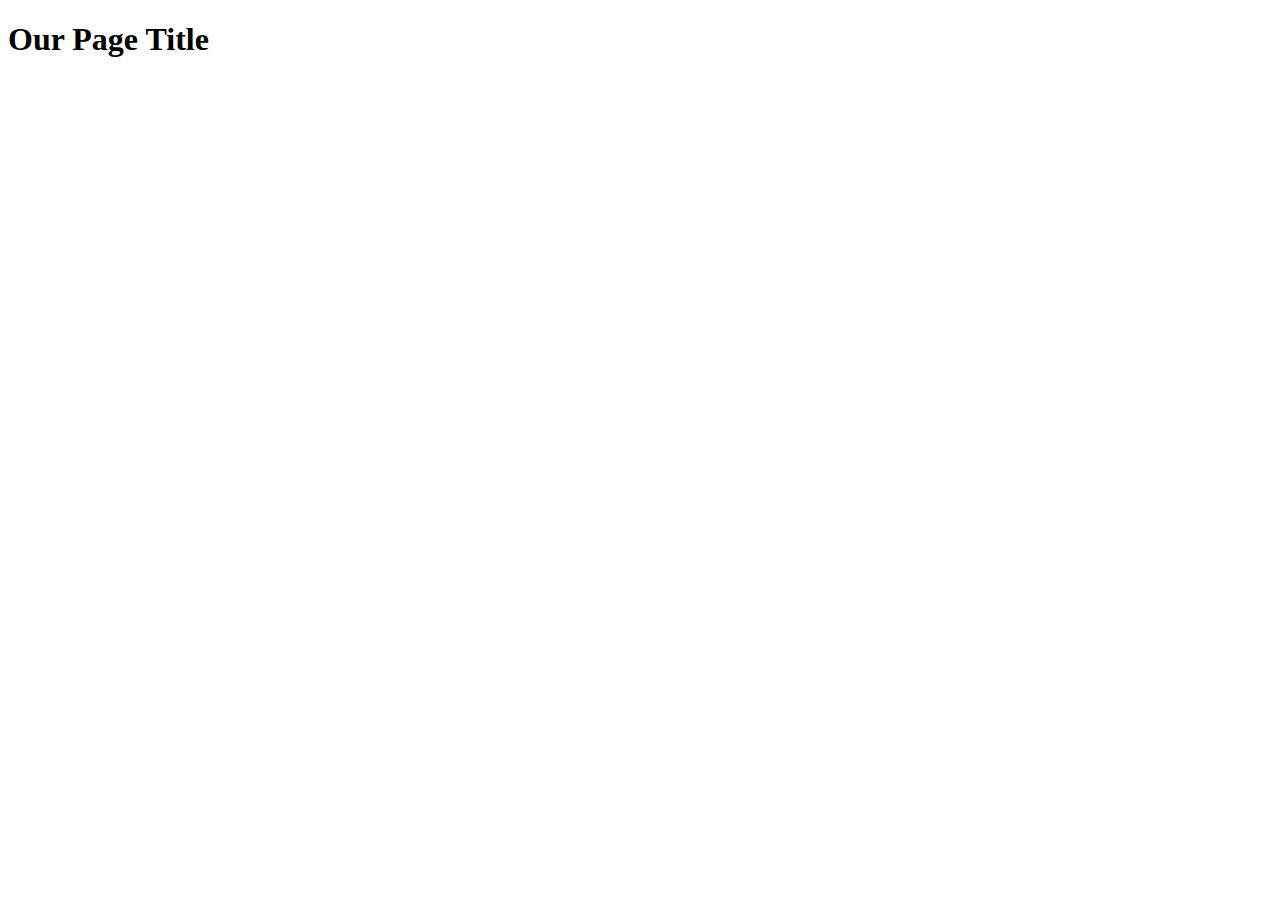
==== baratheon.html @ dab81e20 "added startfiles content to html files" ====
<!DOCTYPE html>
<html lang="en">

	<head>

		<meta charset="utf-8">

		<title></title>

		<link type="text/css" rel="stylesheet" href="styles.css" />

		<meta name="viewport" content="width=device-width, initial-scale=1">

		<!--[if lt IE 9]>
			<script src="js/html5shiv-printshiv.min.js"></script>
		<![endif]-->

	</head>

	<body>
		<h1>Our Page Title</h1>

		<p id="favoriteCar"></p>

	<script src="js/main.js"></script>
	</body>

</html>
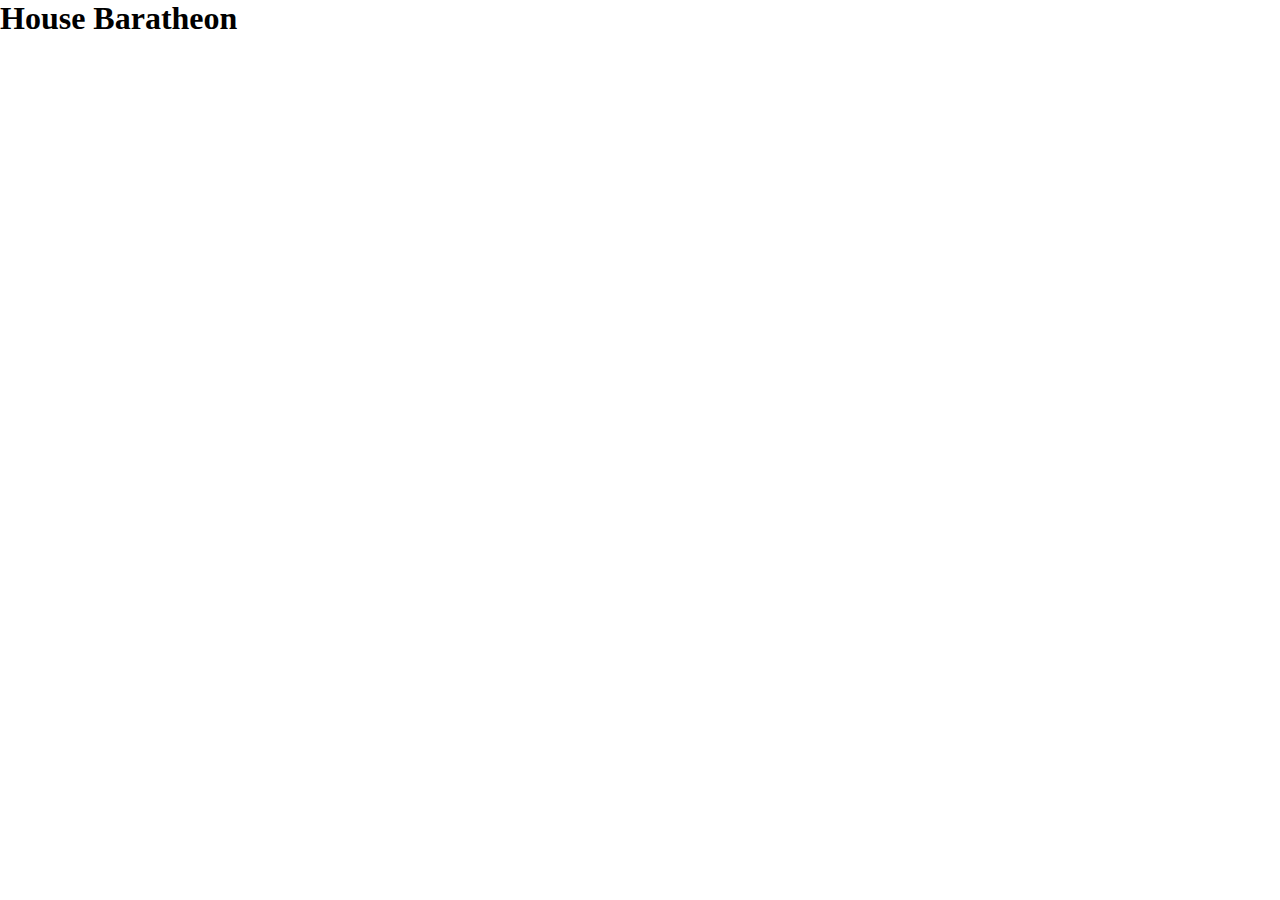
==== commit b94e7fac: "Added images, added content to index and stark html" ====
--- a/baratheon.html
+++ b/baratheon.html
@@ -5,9 +5,9 @@
 
 		<meta charset="utf-8">
 
-		<title></title>
+		<title>House Baratheon</title>
 
-		<link type="text/css" rel="stylesheet" href="styles.css" />
+		<link type="text/css" rel="stylesheet" href="styles/style.css" />
 
 		<meta name="viewport" content="width=device-width, initial-scale=1">
 
@@ -18,11 +18,9 @@
 	</head>
 
 	<body>
-		<h1>Our Page Title</h1>
+		<h1>House Baratheon</h1>
 
-		<p id="favoriteCar"></p>
-
-	<script src="js/main.js"></script>
+	<script src="scripts/main.js"></script>
 	</body>
 
 </html>
--- a/styles/style.css
+++ b/styles/style.css
@@ -0,0 +1,37 @@
+* {
+	margin: 0;
+	padding: 0;
+	border: 0;
+}
+
+article, aside, details, figcaption, figure, footer, header, main, nav, section, summary {
+    display:block;
+}
+
+.container {
+	background-image: url("images/index-background.jpg");
+	width: 100%;
+	margin: 0 auto;
+}
+
+/* ********** NAVIGATION **********/
+nav ul li a img {
+	max-width: 10%;
+}
+
+nav ul li {
+	display: inline;
+}
+/* ********** NAVIGATION **********/
+
+/* ********** START HOME PAGE **********/
+.main-logo {
+	max-width: 50%;
+}
+/* ********** END HOME PAGE ************/
+
+/* ********** START STARK PAGE ************/
+.answer {
+	font-size: 2rem;
+}
+/* ********** END STARK PAGE ************/
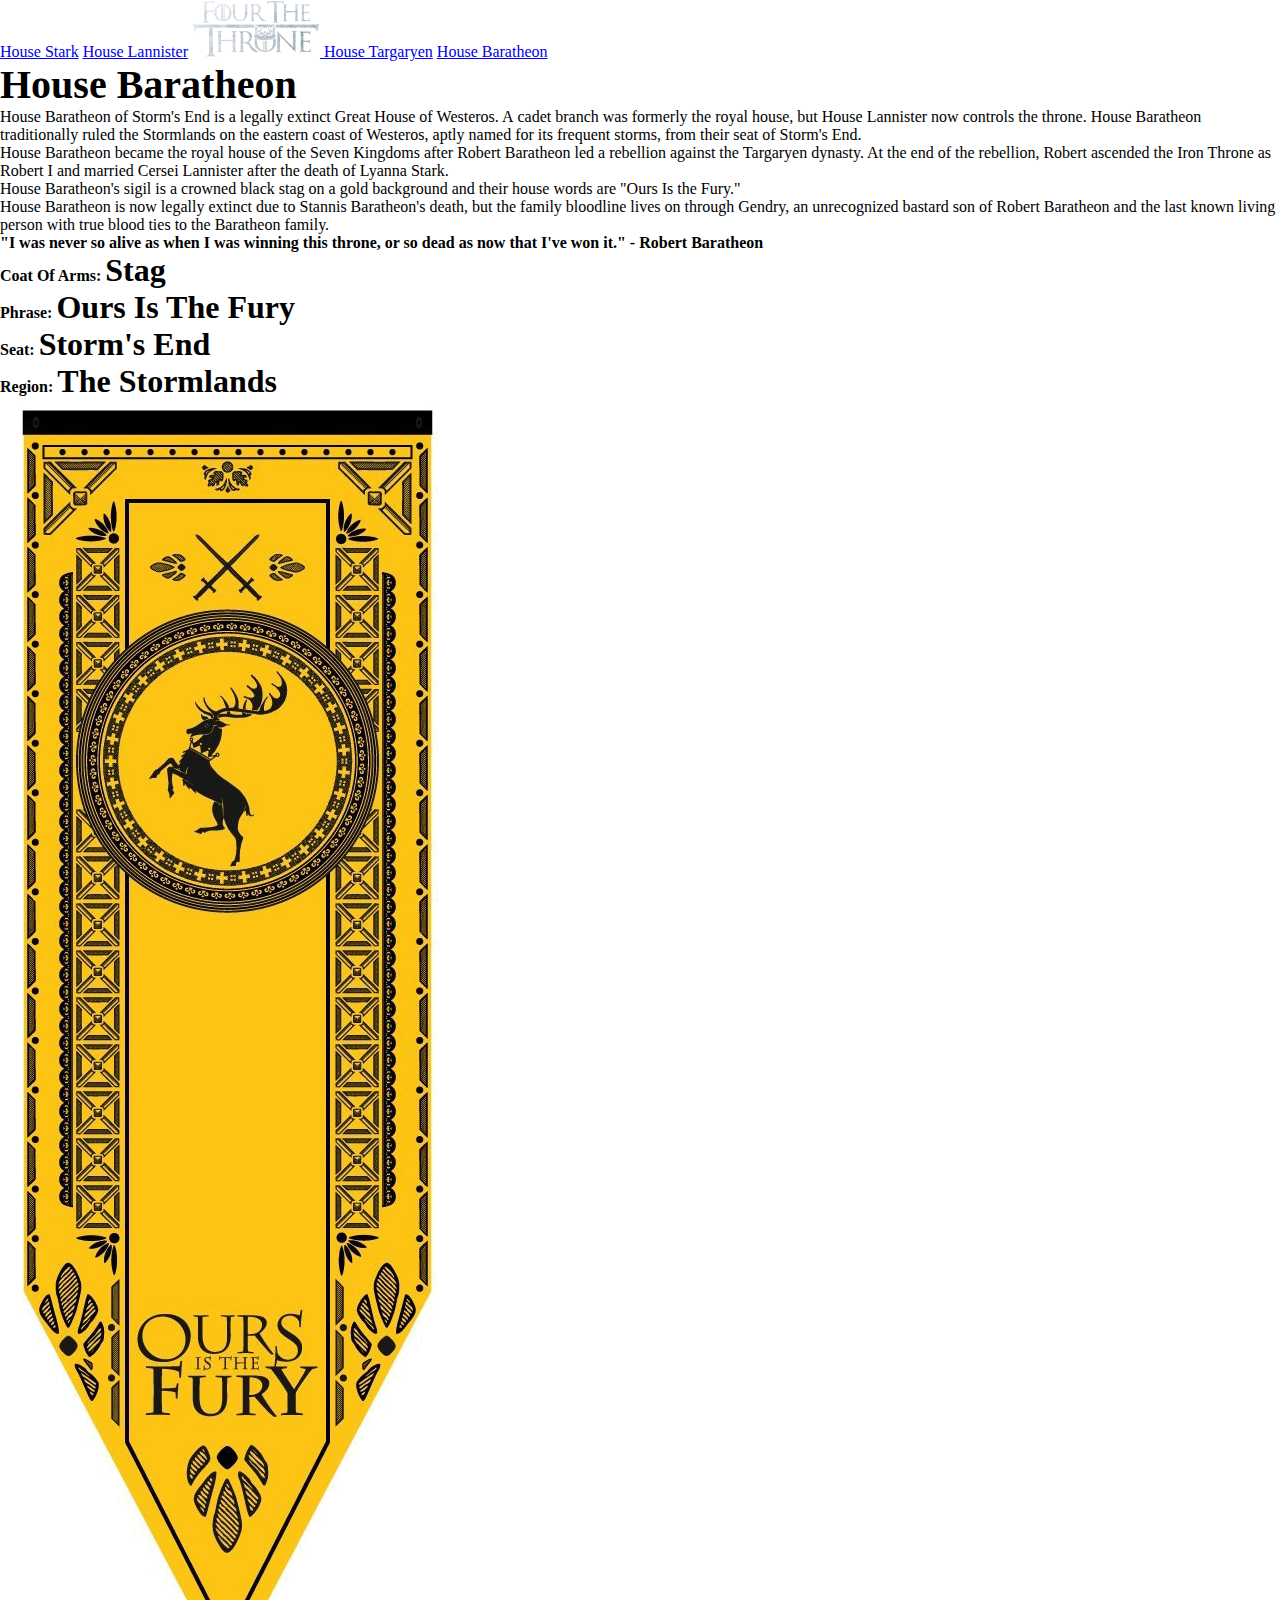
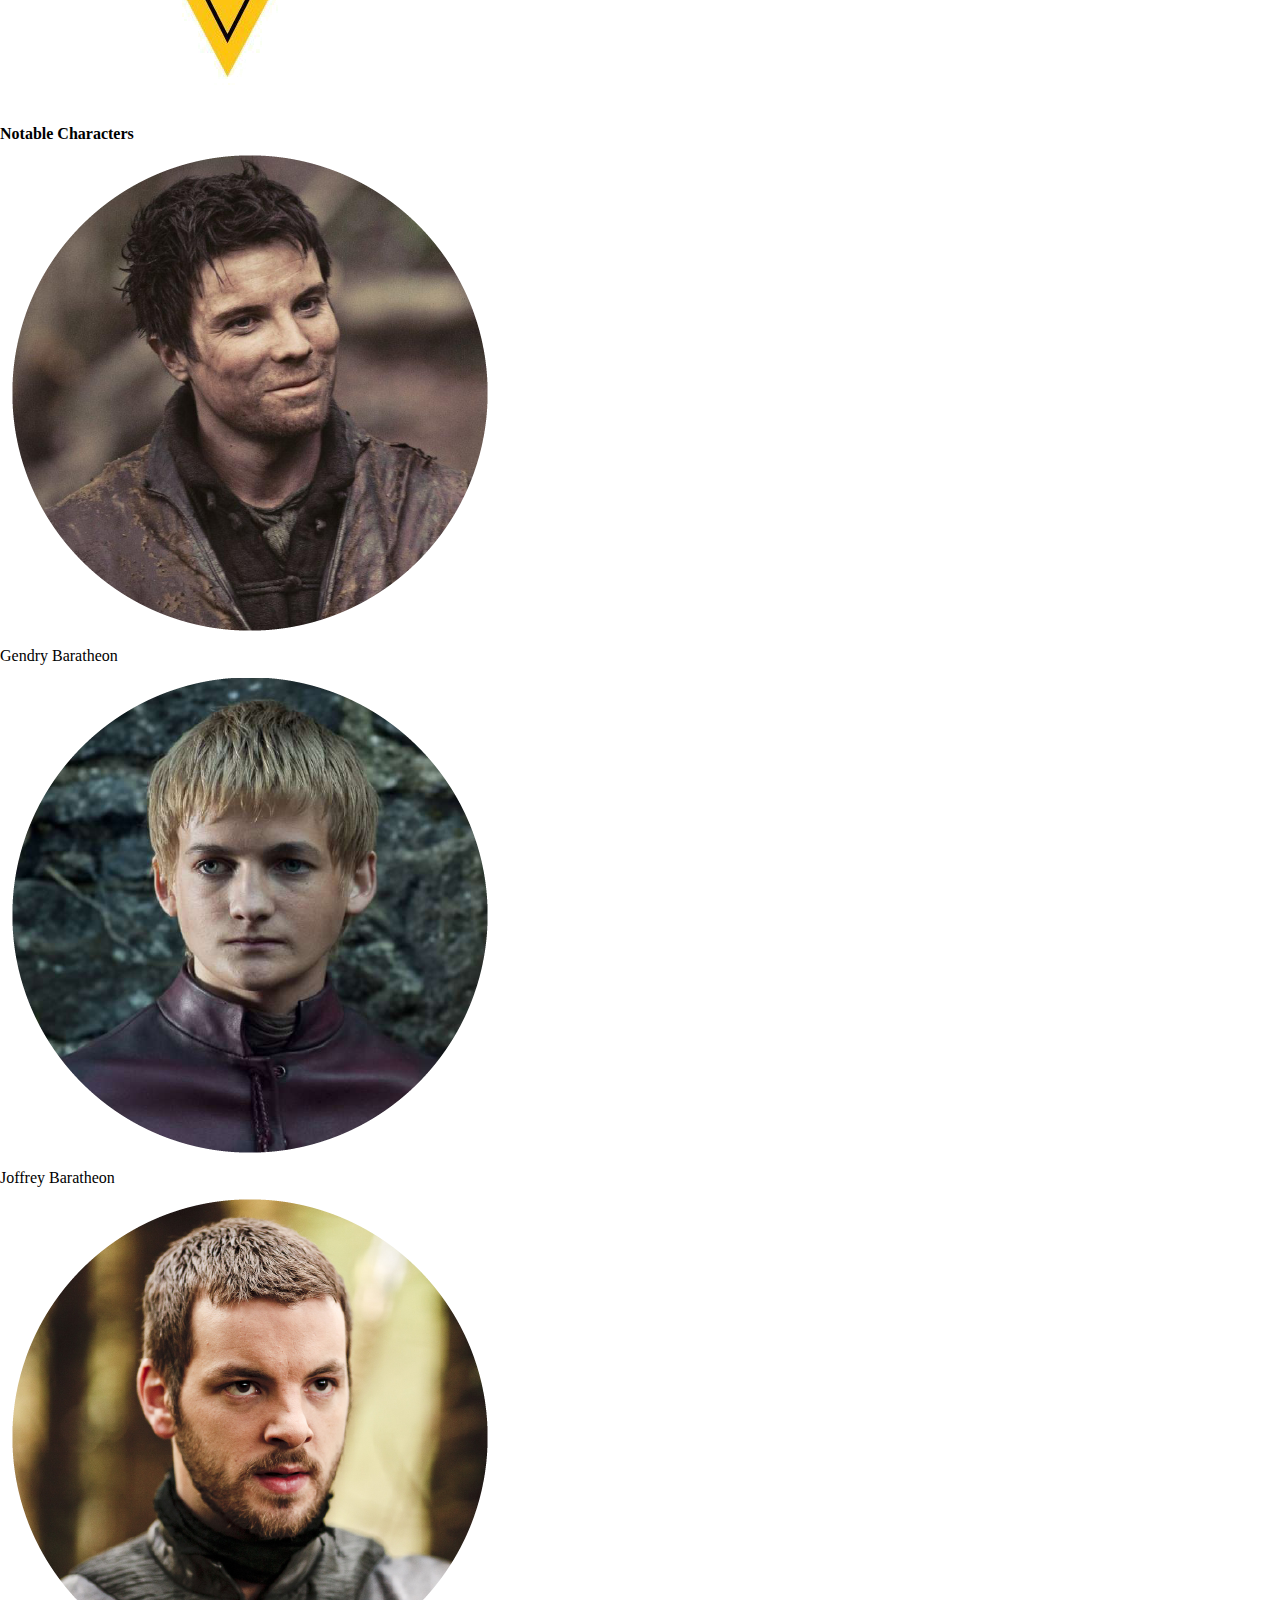
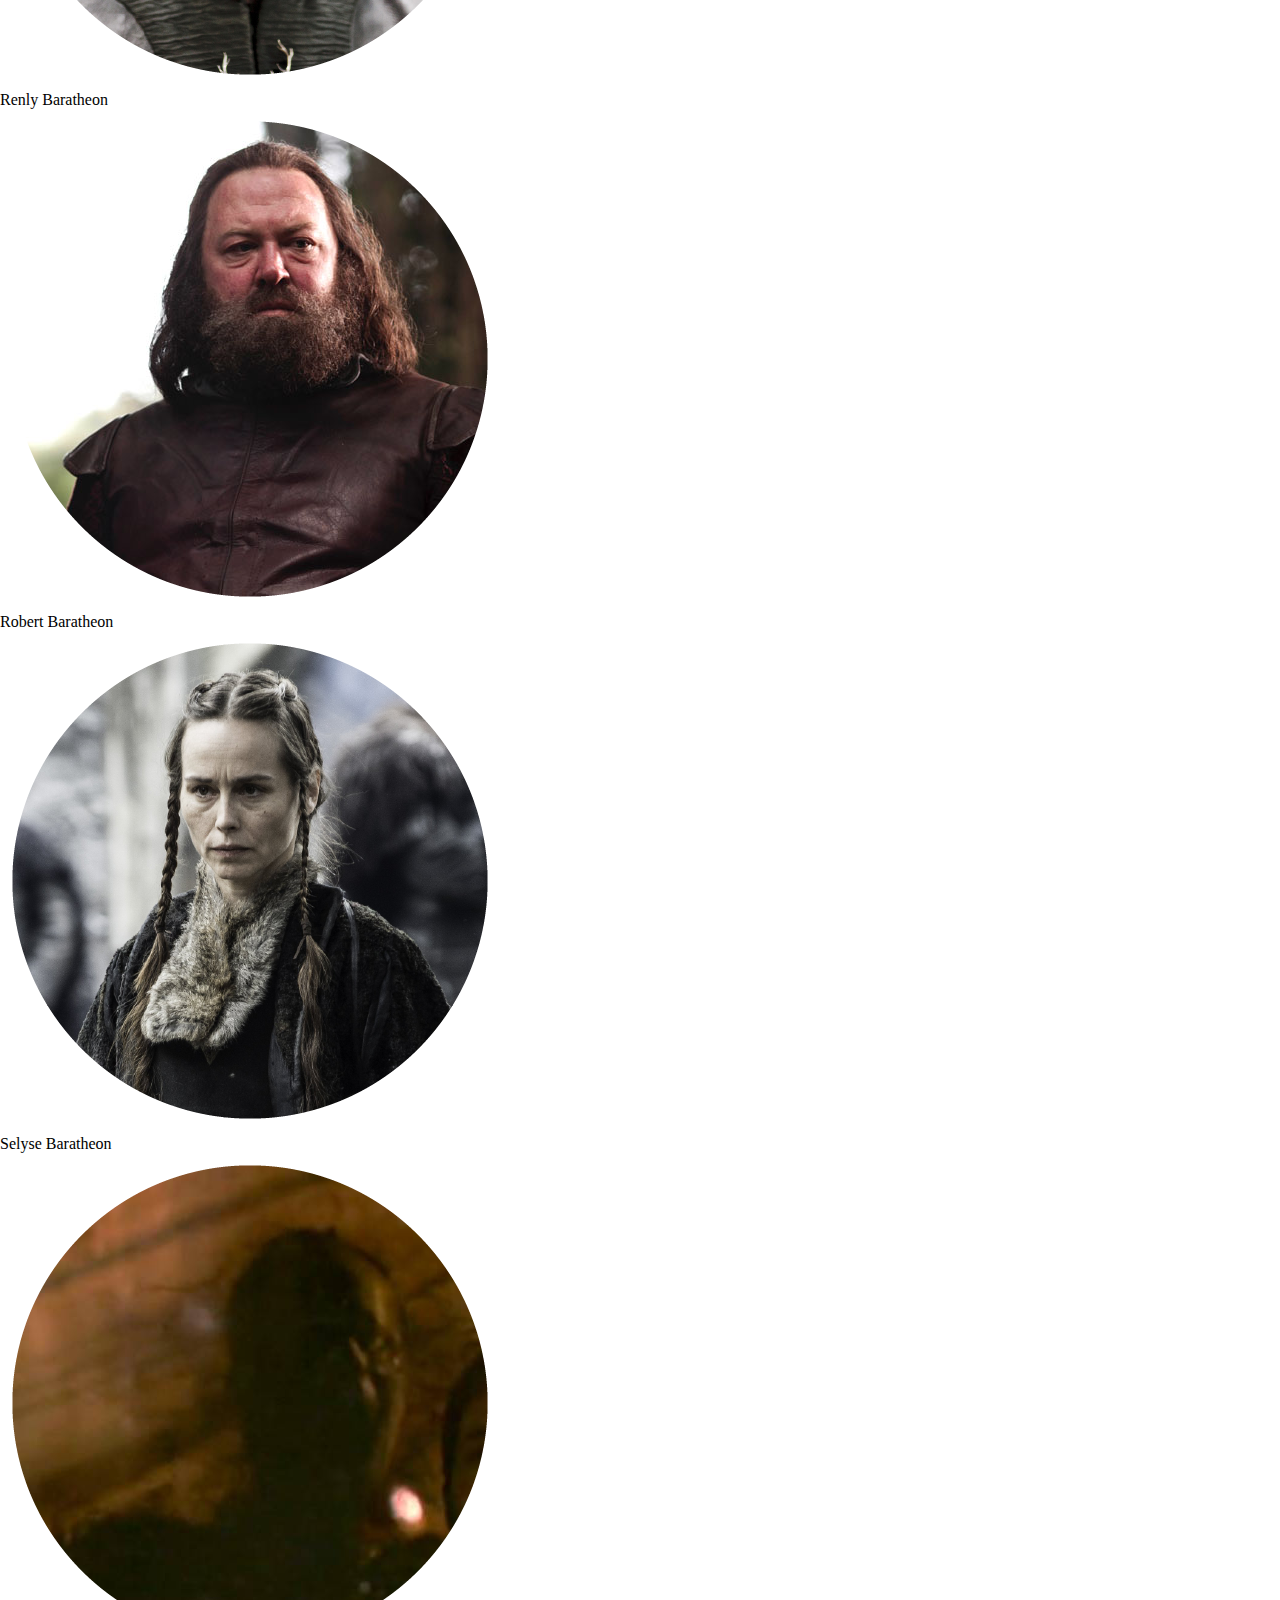
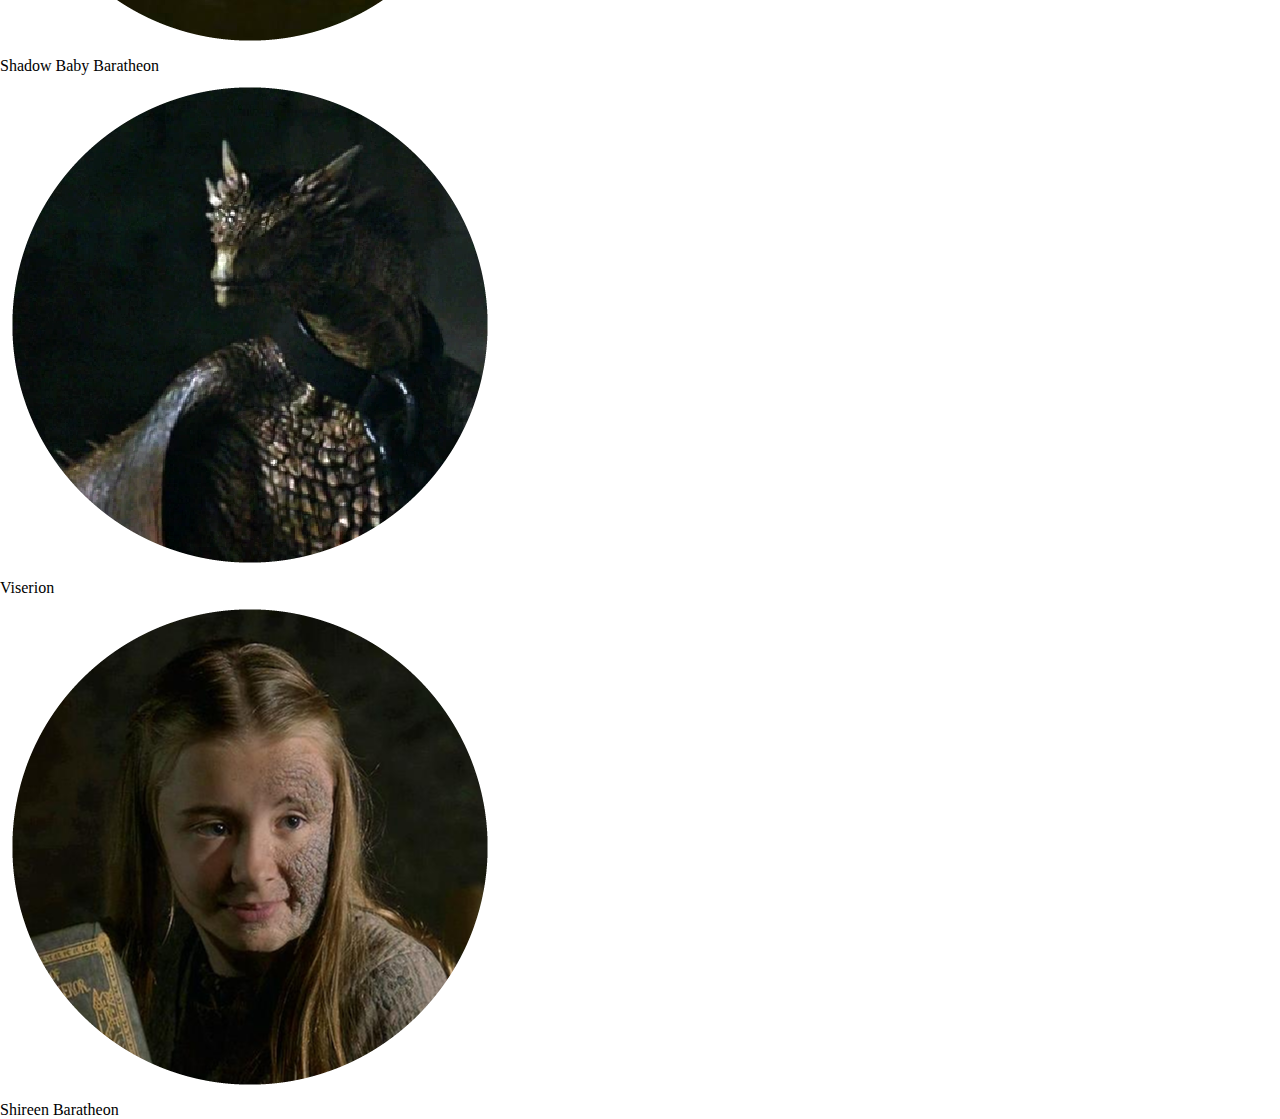
==== commit c3e9f111: "added html to all pages" ====
--- a/baratheon.html
+++ b/baratheon.html
@@ -18,7 +18,85 @@
 	</head>
 
 	<body>
-		<h1>House Baratheon</h1>
+		<div class="container">
+
+			<nav class="menu">
+				<ul>
+					<li><a href="stark.html">House Stark</a></li>
+					<li><a href="lannister.html">House Lannister</a></li>
+					<li><a href="index.html"> <img src="images/logo-white.png" /> </a></li>
+					<li><a href="targaryen.html">House Targaryen</a></li>
+					<li><a href="baratheon.html">House Baratheon</a></li>
+				</ul>
+			</nav>
+
+			<div class="summary">
+				<h1>House Baratheon</h1>
+				<p>House Baratheon of Storm's End is a legally extinct Great House of Westeros. A cadet branch was formerly the royal house, but House Lannister now controls the throne. House Baratheon traditionally ruled the Stormlands on the eastern coast of Westeros, aptly named for its frequent storms, from their seat of Storm's End.</p>
+				<p>House Baratheon became the royal house of the Seven Kingdoms after Robert Baratheon led a rebellion against the Targaryen dynasty. At the end of the rebellion, Robert ascended the Iron Throne as Robert I and married Cersei Lannister after the death of Lyanna Stark.</p>
+				<p>House Baratheon's sigil is a crowned black stag on a gold background and their house words are "Ours Is the Fury."</p>
+				<p>House Baratheon is now legally extinct due to Stannis Baratheon's death, but the family bloodline lives on through Gendry, an unrecognized bastard son of Robert Baratheon and the last known living person with true blood ties to the Baratheon family.</p>
+			</div>
+
+			<div class="quote">
+				<h2>"I was never so alive as when I was winning this throne, or so dead as now that I've won it." - Robert Baratheon</h2>
+			</div>
+
+			<div class="stats">
+				<h2>Coat Of Arms: <span class="answer">Stag</span></h2>
+				<h2>Phrase: <span class="answer">Ours Is The Fury</span></h2>
+				<h2>Seat: <span class="answer">Storm's End</span></h2>
+				<h2>Region: <span class="answer">The Stormlands</span></h2>
+			</div>
+
+			<div class="banner">
+				<img src="images/banner-baratheon.png"/>
+			</div>
+
+			<div class="notable">
+				<h2 class="notable-text">Notable Characters</h2>
+				<figure>
+					<img src="images/characters-baratheon-gendry.png" alt="Gendry Baratheon" title="Gendry Baratheon">
+						<figcaption>Gendry Baratheon</figcaption>
+				</figure>
+
+				<figure>
+					<img src="images/characters-baratheon-joffrey.png" alt="Joffrey Baratheon" title="Joffrey Baratheon">
+						<figcaption>Joffrey Baratheon</figcaption>
+				</figure>
+
+				<figure>
+					<img src="images/characters-baratheon-renly.png" alt="Renly Baratheon" title="Renly Baratheon">
+						<figcaption>Renly Baratheon</figcaption>
+				</figure>
+
+				<figure>
+					<img src="images/characters-baratheon-robert.png" alt="Robert Baratheon" title="Robert Baratheon">
+						<figcaption>Robert Baratheon</figcaption>
+				</figure>
+
+				<figure>
+					<img src="images/characters-baratheon-selyse.png" alt="Selyse Baratheon" title="Selyse Baratheon">
+						<figcaption>Selyse Baratheon</figcaption>
+				</figure>
+
+				<figure>
+					<img src="images/characters-baratheon-shadowbaby.png" alt="Shadow Baby Baratheon" title="Shadow Baby Baratheon">
+						<figcaption>Shadow Baby Baratheon</figcaption>
+				</figure>
+
+				<figure>
+					<img src="images/characters-targaryens-viserion.png" alt="Viserion" title="Viserion">
+						<figcaption>Viserion</figcaption>
+				</figure>
+
+				<figure>
+					<img src="images/characters-baratheon-shireen.png" alt="Shireen Baratheon" title="Shireen Baratheon">
+						<figcaption>Shireen Baratheon</figcaption>
+				</figure>
+			</div>
+
+		</div>
 
 	<script src="scripts/main.js"></script>
 	</body>
--- a/styles/style.css
+++ b/styles/style.css
@@ -8,10 +8,36 @@
     display:block;
 }
 
-.container {
-	background-image: url("images/index-background.jpg");
-	width: 100%;
-	margin: 0 auto;
+@font-face { +
+	font-family: 'Game of Thrones'; +
+	src: url('fonts/game-of-thrones.ttf') format('truetype');
+ +}
+
+@font-face{
+	font-family: "HelveticaNeue";
+	src: url('fonts/HelveticaNeue.ttc') format ('truetype');
+}
+
+h1 {
+	font-family: 'Game of Thrones';
+	font-size: 2.5rem;
+}
+
+h2 {
+	font-family: 'Game of Thrones';
+	font-size: 1rem;
+}
+
+p,
+.answer {
+	font-family: "HelveticaNeue";
+}
+
+body {
+	background-image: url(images/index-background.jpg) cover;
 }
 
 /* ********** NAVIGATION **********/
@@ -30,8 +56,13 @@
 }
 /* ********** END HOME PAGE ************/
 
-/* ********** START STARK PAGE ************/
+/* ********** START STARK PAGE ***********/
 .answer {
 	font-size: 2rem;
 }
+
+/*.notable img {
+	width: 100%;
+	max-width: 20%;
+}
 /* ********** END STARK PAGE ************/
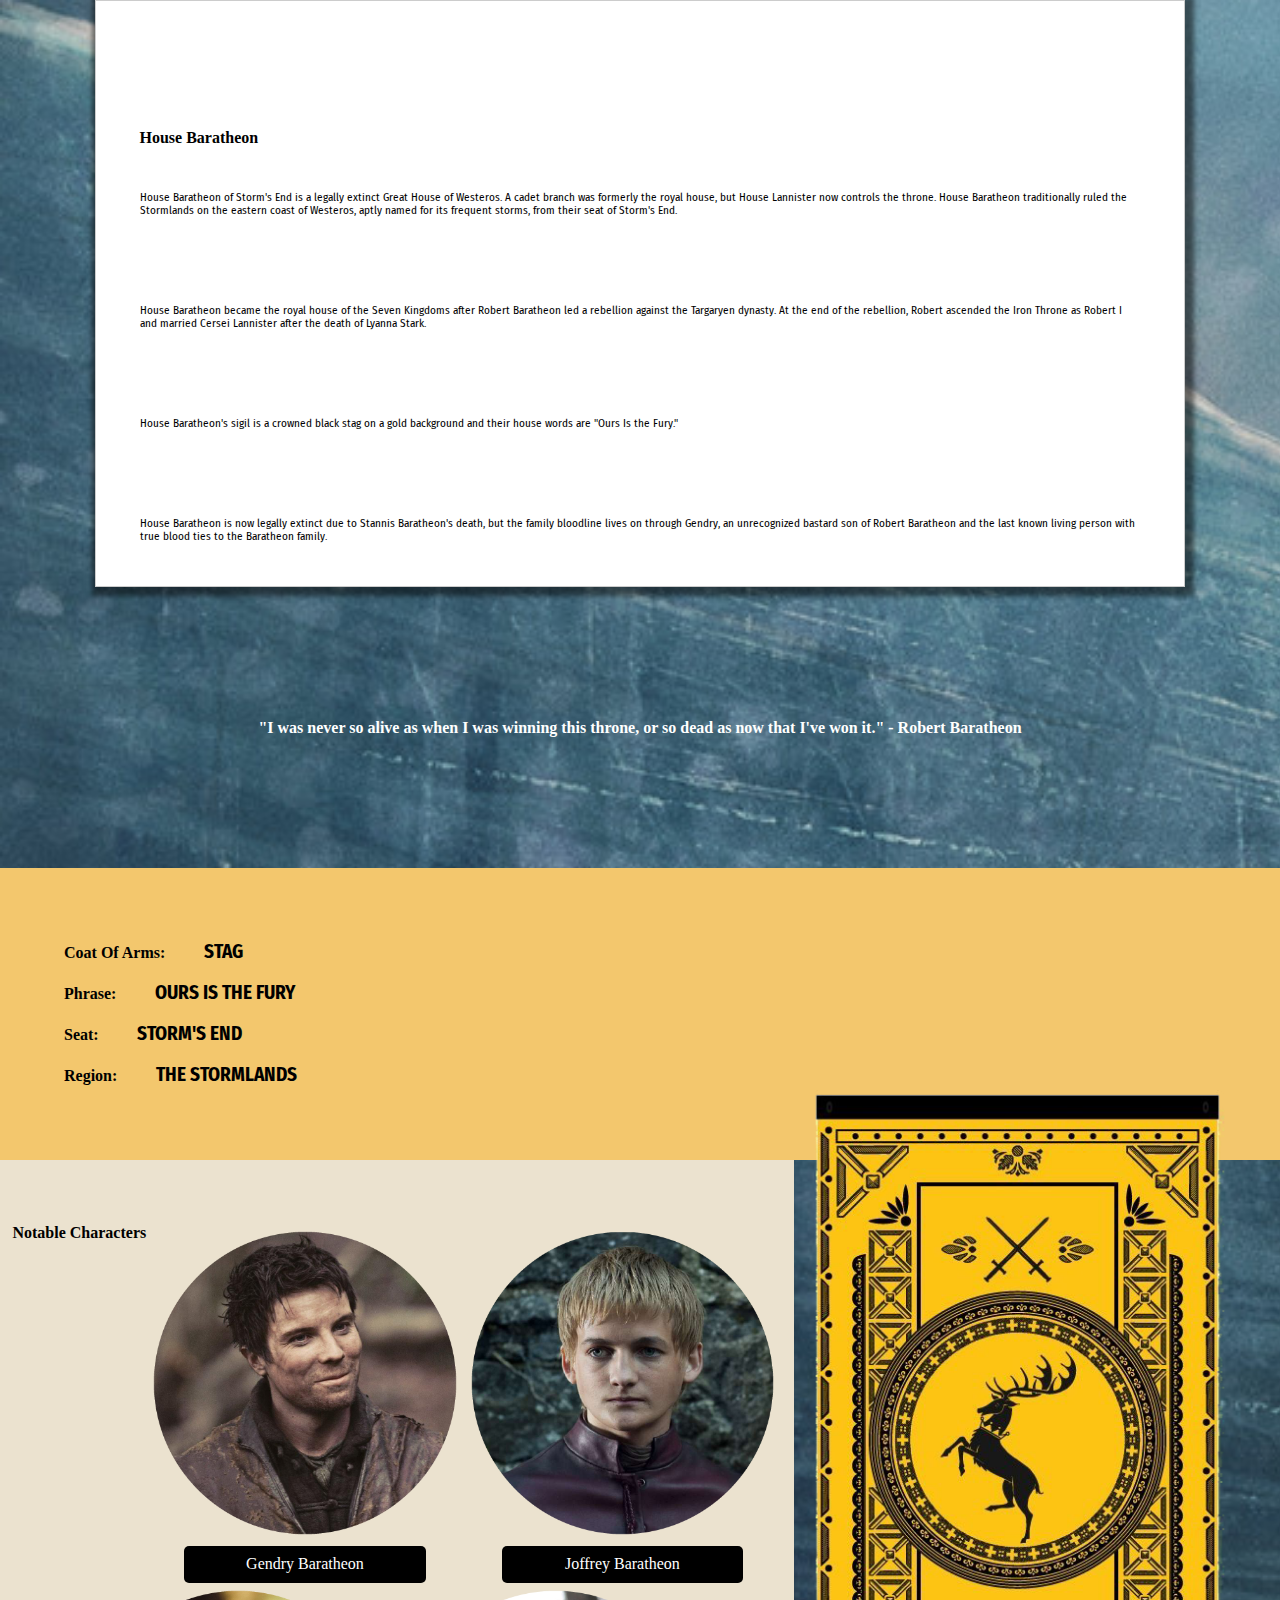
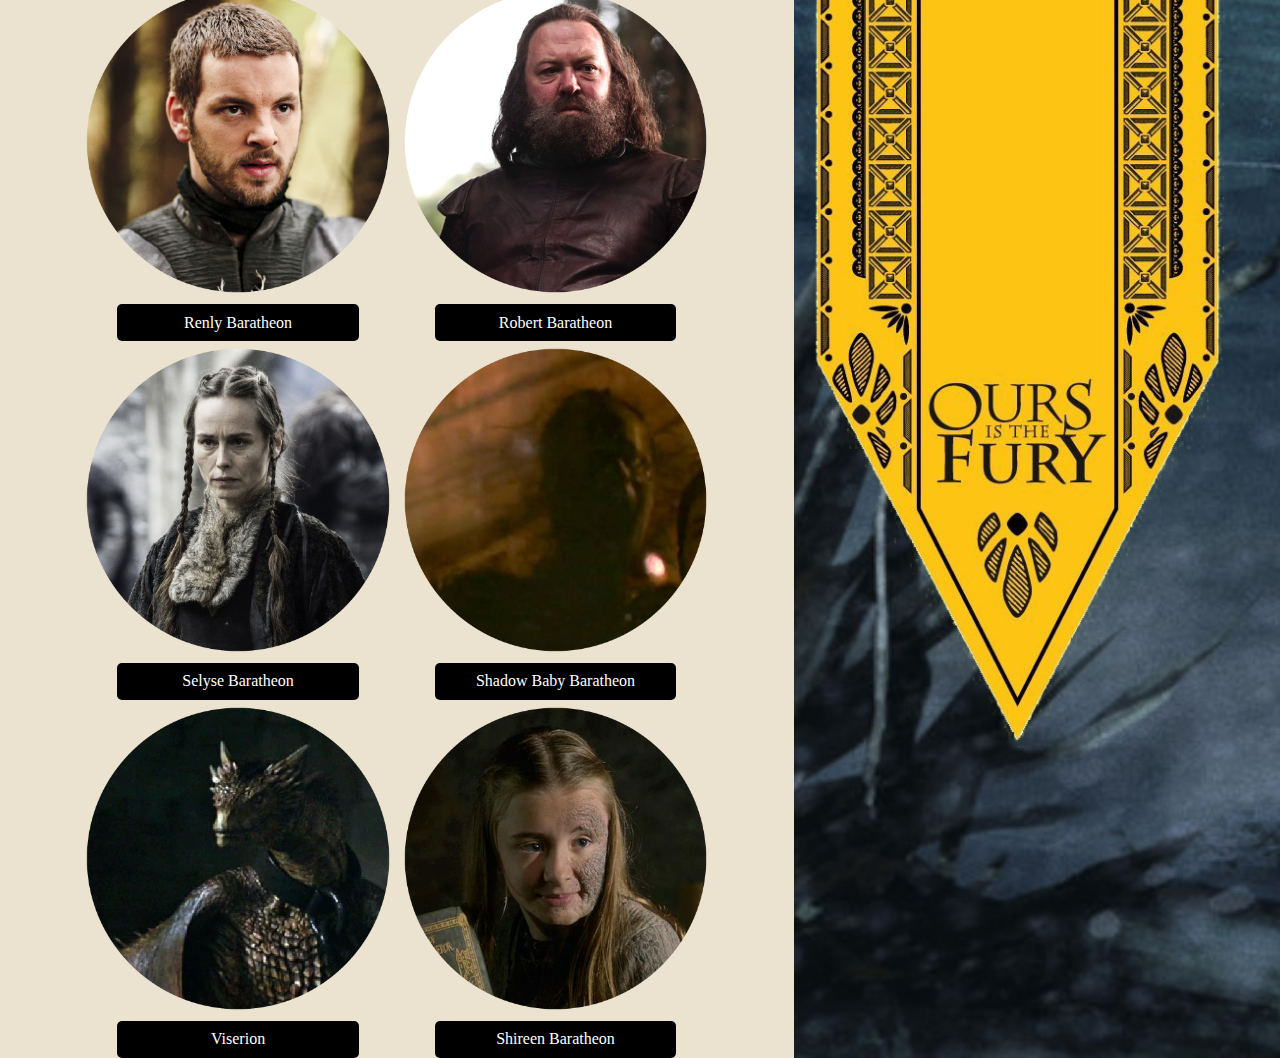
==== commit 41918854: "added hamburger nav to all pages" ====
--- a/baratheon.html
+++ b/baratheon.html
@@ -10,7 +10,8 @@
 		<link type="text/css" rel="stylesheet" href="styles/style.css" />
 
 		<meta name="viewport" content="width=device-width, initial-scale=1">
-
+			<link href="https://fonts.googleapis.com/css?family=Fira+Sans|Fira+Sans+Condensed|Fira+Sans+Extra+Condensed" rel="stylesheet">
+<script src="https://ajax.googleapis.com/ajax/libs/jquery/3.3.1/jquery.min.js"></script>
 		<!--[if lt IE 9]>
 			<script src="js/html5shiv-printshiv.min.js"></script>
 		<![endif]-->
@@ -97,7 +98,7 @@
 			</div>
 
 		</div>
-
+	<script src= "scripts/hamburger.js"></script>
 	<script src="scripts/main.js"></script>
 	</body>
 
--- a/styles/style.css
+++ b/styles/style.css
@@ -1,3 +1,21 @@
+
+/*.**** Color Palette*****.*/
+
+
+/*.**************************.*/
+
+/*.*********Font Info*****************.*
+font-family: 'Fira Sans', sans-serif;
+font-family: 'Fira Sans Condensed', sans-serif;
+font-family: 'Fira Sans Extra Condensed', sans-serif;
+****************************************************.*/
+
+
+
+
+
+
+
 * {
 	margin: 0;
 	padding: 0;
@@ -23,30 +41,89 @@
 
 h1 {
 	font-family: 'Game of Thrones';
-	font-size: 2.5rem;
+	font-size: 1rem;
+	padding-left: 4%;
 }
 
 h2 {
 	font-family: 'Game of Thrones';
 	font-size: 1rem;
-}
-
+
+}
 p,
 .answer {
-	font-family: "HelveticaNeue";
-}
-
+	font-family:'Fira Sans Condensed', sans-serif;
+}
+.stats h2 span{
+	font-size: 1.2rem;
+	text-transform: uppercase;
+	padding-left: 3%;
+}
+.stats{
+	padding:5%;
+	line-height: 40px;
+}
+/*New NAV TEST*/
+
+.topnav {
+  position: relative;
+  background-color:black;
+  overflow: hidden;
+	margin-bottom: 5%;
+	display: none;
+}
+
+/* Style the links inside the navigation bar */
+.topnav a {
+  float: left;
+  color: #f2f2f2;
+  text-align: center;
+  padding: 14px 16px;
+  text-decoration: none;
+  font-size: 17px;
+}
+
+.topnav a:hover {
+  background-color: white;
+  color:#9D8D7F ;
+}
+
+.topnav a.active {
+  background-color:grey;
+  color: white;
+}
+.topnav-centered a {
+  float: none;
+  position: absolute;
+  top: 50%;
+  left: 50%;
+  transform: translate(-50%, -50%);
+}
+
+.topnav-right {
+  float: right;
+}
 body {
-	background-image: url(images/index-background.jpg) cover;
-}
-
-/* ********** NAVIGATION **********/
+  background-image: url("../images/index-background.jpg");
+  background-size: cover;
+  background-repeat: repeat;
+}
+
+
+/*.******************END NAV NEW*****.*******/
+/* ********** OLD NAVIGATION **********
+nav{
+	background: black;
+}
 nav ul li a img {
 	max-width: 10%;
 }
 
 nav ul li {
 	display: inline;
+}
+nav ul {
+font-family: "HelveticaNeue";
 }
 /* ********** NAVIGATION **********/
 
@@ -54,15 +131,203 @@
 .main-logo {
 	max-width: 50%;
 }
+
 /* ********** END HOME PAGE ************/
 
-/* ********** START STARK PAGE ***********/
+
+
+
+
+
+
+
+/* ********** START LANNISTER PAGE ***********/
 .answer {
 	font-size: 2rem;
 }
+.summary{
+	padding-top: 10%;
+	background: white;
+  -moz-box-shadow:    3px 3px 5px 6px rgba(0, 0, 0, .5);
+  -webkit-box-shadow: 3px 3px 5px 6px rgba(0, 0, 0, .5);
+  box-shadow:         3px 3px 5px 6px rgba(0, 0, 0, .5);
+margin: 0 auto;
+width: 85%;
+border: solid #ccc .5px;
+}
+.summary p{
+	padding: 4%;
+	font-size: .7rem;
+}
+.quote{
+	line-height: 25px;
+	margin: 10%;
+	color: white;
+	text-align: center;
+	font-size: .8rem;
+}
+.stats{
+	background: #F3C76D;
+}
+.banner img{
+	width: 35%;
+	float:right;
+	margin-top: -75px;
+	padding-right: 3%;
+}
+.notable{
+	background: #EBE2CF;
+	padding-top: 5%;
+display:flex;
+flex-wrap: wrap;
+justify-content: center;
+
+}
+.notable figure{
+	width: 40%;
+
+}
+.notable img{
+max-width:100%;
+
+}
+
+.notable figcaption{
+	background: black;
+	color: white;
+	width:70%;
+	text-align: center;
+	padding:3%;
+	margin: 0 auto;
+	border-radius: 5px;
+}
+.notable-text{
+	text-align: center;
+	padding-bottom: 3%;
+}
+
+
+
+/*.****HAMBURGER MENU******.*/
+.hamburger{
+	background:none;
+	position:absolute;
+	top:2px;
+	right:0 ;
+
+	line-height:45px;
+	padding:5px 15px 0px 15px;
+	color:#9D8D7F;
+	border:0;
+	font-size:1.4em;
+	font-weight:bold;
+	cursor:pointer;
+	outline:none;
+	z-index:10000000000000;
+}
+.cross{
+	background:none;
+	position:absolute;
+	top:0px;
+	right:0;
+	padding:7px 15px 0px 15px;
+	color:#9D8D7F;
+	border:0;
+	font-size:3em;
+	line-height:65px;
+	font-weight:bold;
+	cursor:pointer;
+	outline:none;
+	z-index:10000000000000;
+}
+.menu{z-index:1000000; font-weight:bold; font-size:0.8em; width:100%; background:#000;  position:absolute; text-align:center; font-size:12px;}
+.menu ul {margin: 0; padding: 0; list-style-type: none; list-style-image: none;}
+.menu li {display: block;   padding:15px 0 15px 0; border-bottom:#000 1px solid; font-size: 1rem;}
+.menu li:hover{display: block;    background:white; padding:15px 0 15px 0; border-bottom:#000 1px solid;}
+.menu ul li a { text-decoration:none;  margin: 0px; color:white;}
+.menu ul li a:hover {  color: white; text-decoration:none;}
+.menu a{text-decoration:none; color:white;}
+.menu a:hover{text-decoration:none; color:white;}
+/*.*************HAMBURGER ENDS**************.*/
+
+
+
+
+
+
+
+
+
+
+
+
+
+
+
+
+
+
+
+
+
+
+
 
 /*.notable img {
 	width: 100%;
 	max-width: 20%;
 }
 /* ********** END STARK PAGE ************/
+
+
+
+
+
+
+
+
+
+
+
+
+
+
+
+/* ********** MEDIA QUERIES ************/
+
+
+
+
+
+
+
+
+
+
+
+
+
+
+
+
+/*.***********END MAIN STYLES*****************.*/
+
+/*.***********START MEDIA QUERIES*****************.*/
+
+
+
+
+/*.***********START 600PX  MEDIA QUERIES*****************.*/
+@media screen and (max-width: 600px) {
+  .topnav a, .topnav-right {
+    float: none;
+    display: block;
+  }
+
+  .topnav-centered a {
+    position: relative;
+    top: 0;
+    left: 0;
+    transform: none;
+  }
+}
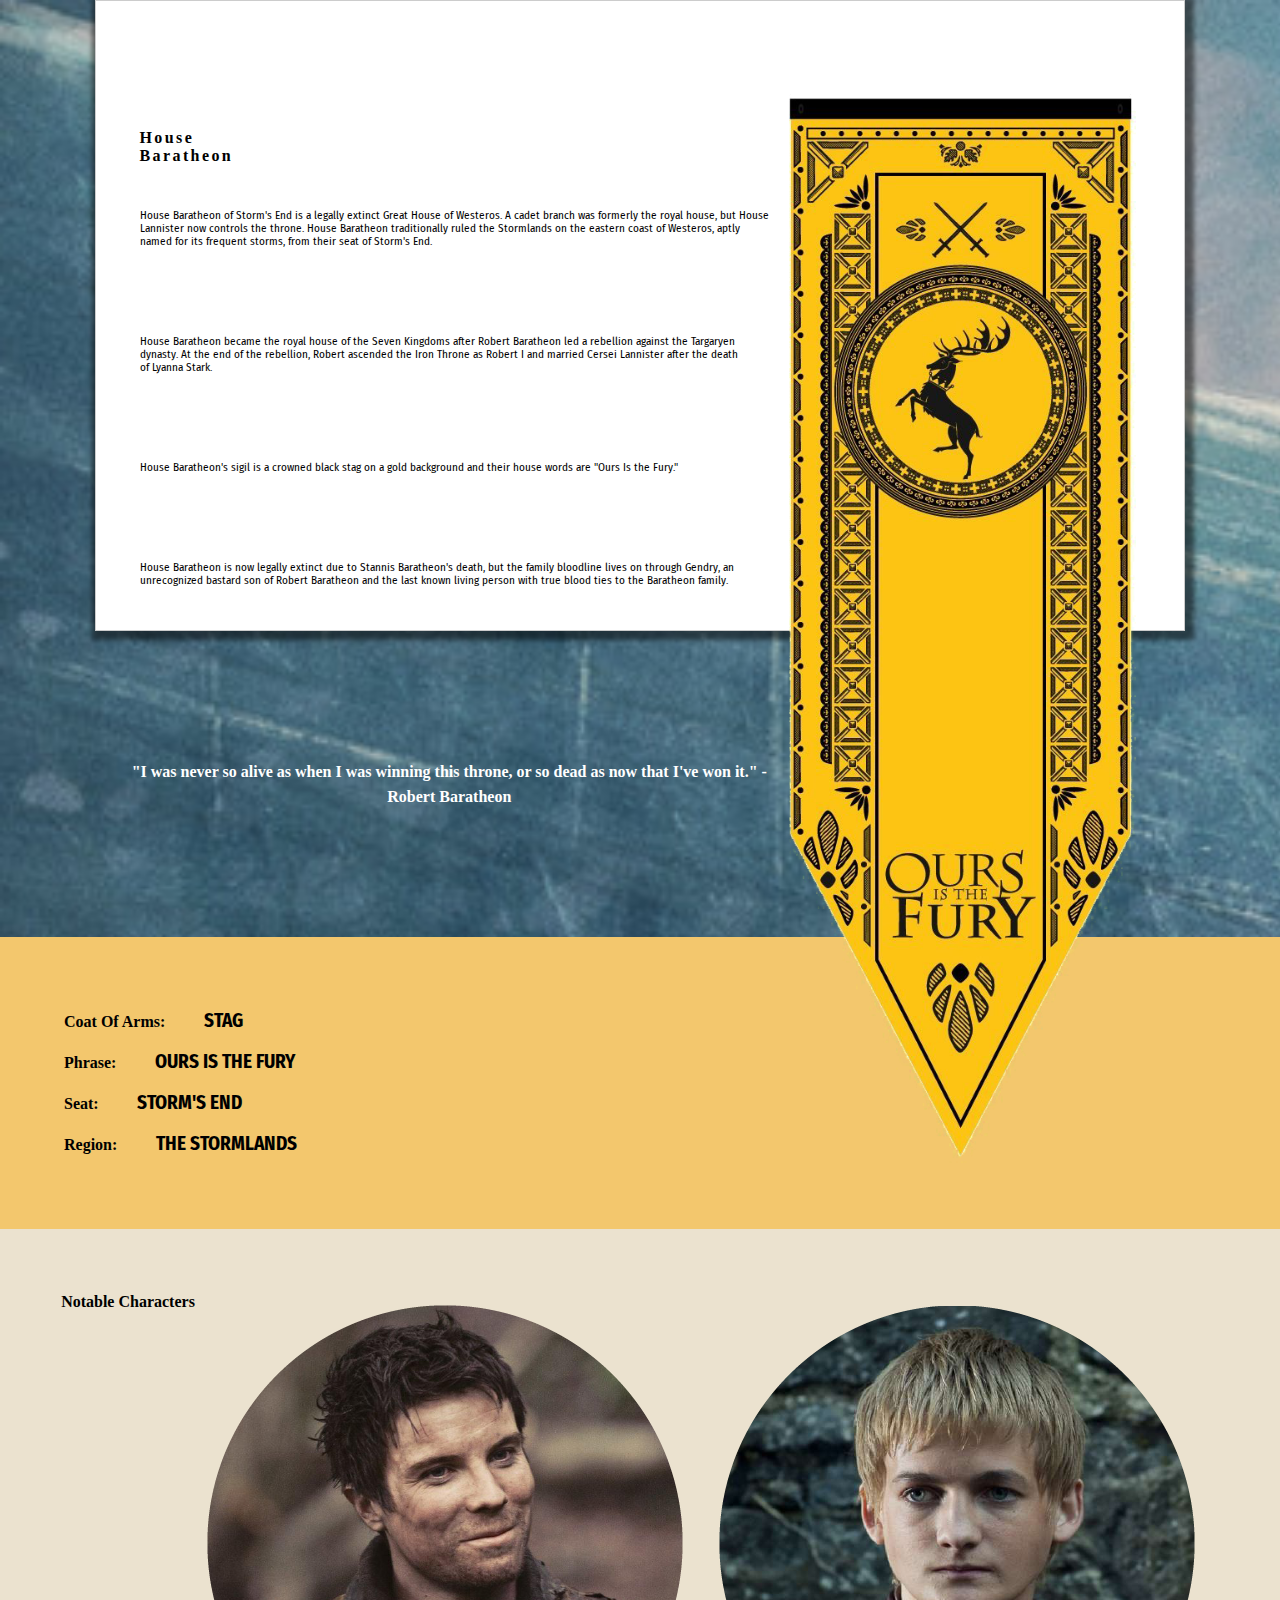
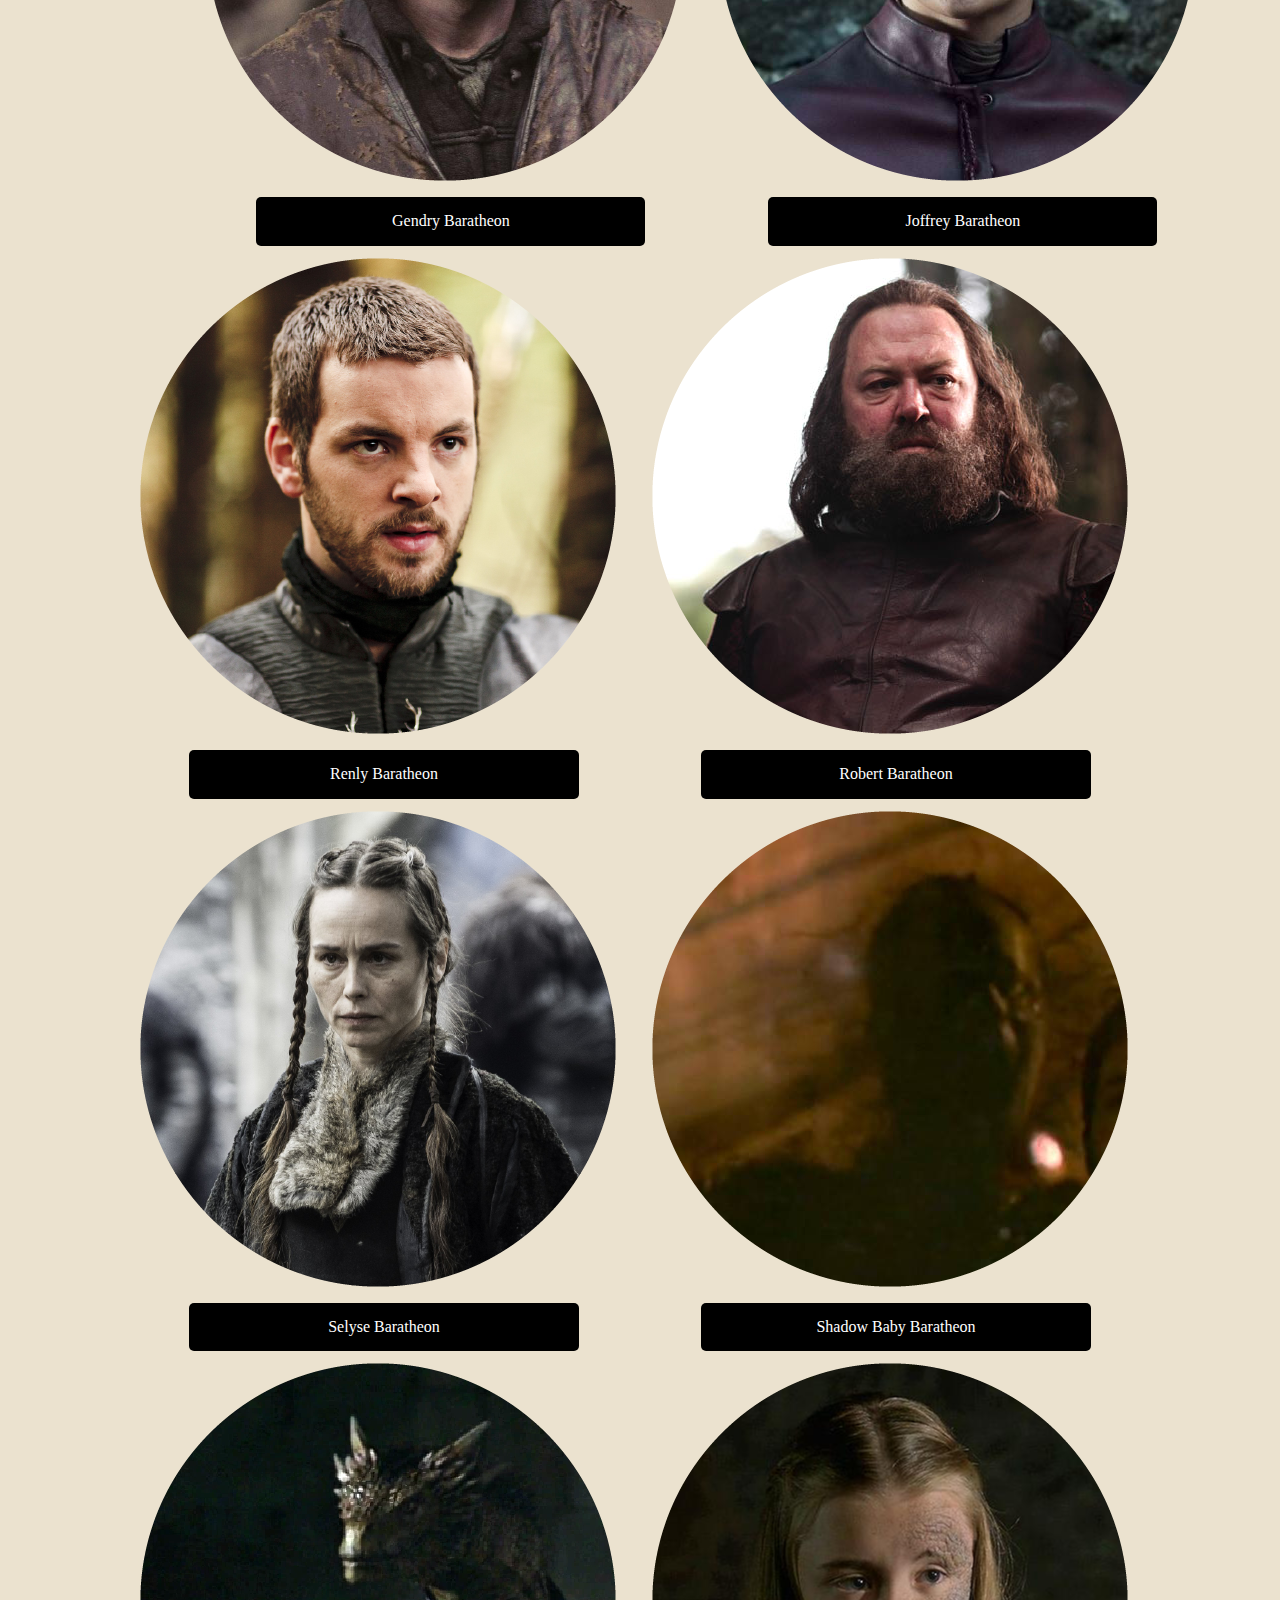
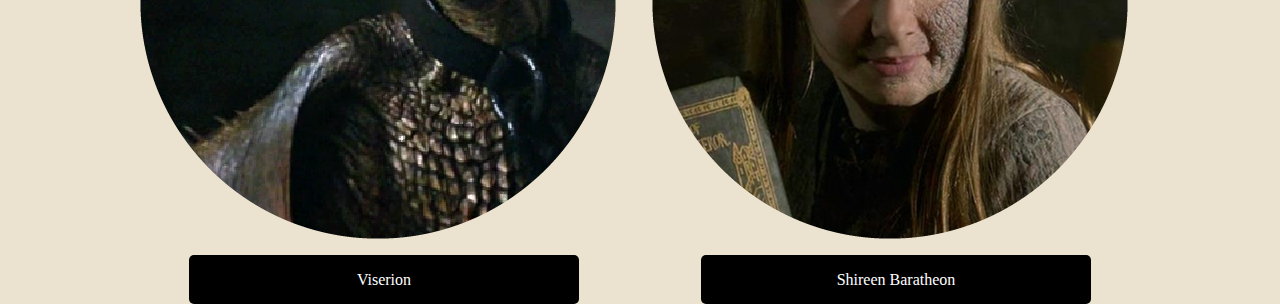
==== commit 7a0b0d56: "added animation typewriter and jquery clock" ====
--- a/baratheon.html
+++ b/baratheon.html
@@ -19,20 +19,27 @@
 	</head>
 
 	<body>
+		<button class="hamburger">&#9776;</button>
+			<button class="cross">&#735;</button>
 		<div class="container">
 
 			<nav class="menu">
 				<ul>
 					<li><a href="stark.html">House Stark</a></li>
 					<li><a href="lannister.html">House Lannister</a></li>
-					<li><a href="index.html"> <img src="images/logo-white.png" /> </a></li>
+					<li><a href="index.html">Home</a></li>
 					<li><a href="targaryen.html">House Targaryen</a></li>
 					<li><a href="baratheon.html">House Baratheon</a></li>
 				</ul>
 			</nav>
 
 			<div class="summary">
-				<h1>House Baratheon</h1>
+				<div class="typewriter">
+				<h1>House</br>Baratheon</h1>
+			</div>
+				<div class="banner">
+					<img src="images/banner-baratheon.png"/>
+				</div>
 				<p>House Baratheon of Storm's End is a legally extinct Great House of Westeros. A cadet branch was formerly the royal house, but House Lannister now controls the throne. House Baratheon traditionally ruled the Stormlands on the eastern coast of Westeros, aptly named for its frequent storms, from their seat of Storm's End.</p>
 				<p>House Baratheon became the royal house of the Seven Kingdoms after Robert Baratheon led a rebellion against the Targaryen dynasty. At the end of the rebellion, Robert ascended the Iron Throne as Robert I and married Cersei Lannister after the death of Lyanna Stark.</p>
 				<p>House Baratheon's sigil is a crowned black stag on a gold background and their house words are "Ours Is the Fury."</p>
@@ -50,9 +57,7 @@
 				<h2>Region: <span class="answer">The Stormlands</span></h2>
 			</div>
 
-			<div class="banner">
-				<img src="images/banner-baratheon.png"/>
-			</div>
+<div class="hover15 column">
 
 			<div class="notable">
 				<h2 class="notable-text">Notable Characters</h2>
@@ -96,8 +101,9 @@
 						<figcaption>Shireen Baratheon</figcaption>
 				</figure>
 			</div>
+</div>
+		</div>
 
-		</div>
 	<script src= "scripts/hamburger.js"></script>
 	<script src="scripts/main.js"></script>
 	</body>
--- a/styles/style.css
+++ b/styles/style.css
@@ -106,7 +106,6 @@
 body {
   background-image: url("../images/index-background.jpg");
   background-size: cover;
-  background-repeat: repeat;
 }
 
 
@@ -129,15 +128,317 @@
 
 /* ********** START HOME PAGE **********/
 .main-logo {
-	max-width: 50%;
+	max-width: 100%;
+	position: relative;
+	margin-top: 100px;
 }
 
 /* ********** END HOME PAGE ************/
 
-
-
-
-
+h3 {
+	position: relative;
+	top:100px;
+  margin: 0 10px;
+  font-size: .8rem;
+  font-weight: bold;
+  text-shadow: 0 0 2px #fff;
+	color: white;
+	font-family: 'Game of Thrones'
+}
+.clearfix {
+    clear: both;
+}
+#page {
+    margin: 0 auto;
+    width: 600px;
+}
+#container {
+	position: relative;
+	top: 100px;
+    opacity: .9;
+}
+#usage li {
+    position: relative;
+    margin: 5px 0;
+    padding: 10px;
+    color: #222;
+    background: #fff;
+}
+#usage code {
+    position: absolute;
+    top:0;
+    right:0;
+    padding: 10px;
+    color: #eee;
+    border: 1px solid #333;
+    background: #000;
+}
+
+
+/*==============================================================================
+  STUPID  FLIP CLOCK
+==============================================================================*/
+.flipclock {
+}
+.flipclock hr {
+    position: absolute;
+    left: 0;
+    top: 65px;
+    width: 100%;
+    height: 3px;
+    border: 0;
+    background: #000;
+    z-index: 10;
+    opacity: 0;
+}
+ul.flip {
+    position: relative;
+    float: left;
+    margin: 5px;
+    padding: 0;
+    width: 80px;
+    height: 70px;
+    font-size: 27px;
+    font-weight: bold;
+    line-height: 70px;
+		font-family: 'Fira Sans Extra Condensed';
+}
+.hours{
+	position: relative;
+	top:100px;
+}
+.hours li{
+	display: inline;
+	padding:6%;
+	color: white;
+	font-family: 'Game of Thrones';
+	font-size: .6rem;
+}
+
+
+ul.flip li {
+    float: left;
+    margin: 0;
+    padding: 0;
+    width: 49%;
+    height: 100%;
+    -webkit-perspective: 200px;
+    list-style: none;
+}
+
+ul.flip li.d1 {
+    float: right;
+}
+
+ul.flip li section {
+    z-index: 1;
+    position: absolute;
+    left: 0;
+    top: 0;
+    width: 100%;
+    height: 100%;
+
+}
+
+ul.flip li section:first-child {
+    z-index: 2;
+}
+
+ul.flip li div {
+    z-index: 1;
+    position: absolute;
+    left: 0;
+    width: 100%;
+    height: 49%;
+    overflow: hidden;
+}
+
+ul.flip li div .shadow {
+    display: block;
+    position: absolute;
+    width: 100%;
+    height: 100%;
+    z-index: 2;
+}
+
+ul.flip li div.up {
+    -webkit-transform-origin: 50% 100%;
+    top: 0;
+}
+
+ul.flip li div.down {
+    -webkit-transform-origin: 50% 0%;
+    bottom: 0;
+}
+
+ul.flip li div div.inn {
+    position: absolute;
+    left: 0;
+    z-index: 1;
+    width: 100%;
+    height: 200%;
+    color: #fff;
+    text-shadow: 0 0 2px #fff;
+    text-align: center;
+    background-color: #000;
+    border-radius: 6px;
+}
+
+ul.flip li div.up div.inn {
+    top: 0;
+
+}
+
+ul.flip li div.down div.inn {
+    bottom: 0;
+}
+
+/*--------------------------------------
+ PLAY
+--------------------------------------*/
+
+body.play ul section.ready {
+    z-index: 3;
+}
+
+body.play ul section.active {
+    -webkit-animation: index .5s .5s linear both;
+    z-index: 2;
+}
+
+@-webkit-keyframes index {
+    0% {
+        z-index: 2;
+    }
+    5% {
+        z-index: 4;
+    }
+    100% {
+        z-index: 4;
+    }
+}
+
+body.play ul section.active .down {
+    z-index: 2;
+    -webkit-animation: flipdown .5s .5s linear both;
+}
+
+@-webkit-keyframes flipdown {
+    0% {
+        -webkit-transform: rotateX(90deg);
+    }
+    80% {
+        -webkit-transform: rotateX(5deg);
+    }
+    90% {
+        -webkit-transform: rotateX(15deg);
+    }
+    100% {
+        -webkit-transform: rotateX(0deg);
+    }
+}
+
+body.play ul section.ready .up {
+    z-index: 2;
+    -webkit-animation: flipup .5s linear both;
+}
+
+@-webkit-keyframes flipup {
+    0% {
+        -webkit-transform: rotateX(0deg);
+    }
+    90% {
+        -webkit-transform: rotateX(0deg);
+    }
+    100% {
+        -webkit-transform: rotateX(-90deg);
+    }
+}
+
+/*--------------------------------------
+ SHADOW
+--------------------------------------*/
+
+body.play ul section.ready .up .shadow {
+    background: -webkit-gradient(linear, left top, left bottom, color-stop(0%, rgba(0, 0, 0, .1)), color-stop(100%, rgba(0, 0, 0, 1)));
+    background: linear-gradient(top, rgba(0, 0, 0, .1) 0%, rgba(0, 0, 0, 1) 100%);
+    background: linear-gradient(to bottom, rgba(0, 0, 0, .1) 0%, rgba(0, 0, 0, 1) 100%);
+    -webkit-animation: show .5s linear both;
+}
+
+body.play ul section.active .up .shadow {
+    background: -webkit-gradient(linear, left top, left bottom, color-stop(0%, rgba(0, 0, 0, .1)), color-stop(100%, rgba(0, 0, 0, 1)));
+    background: linear-gradient(top, rgba(0, 0, 0, .1) 0%, rgba(0, 0, 0, 1) 100%);
+    background: linear-gradient(to bottom, rgba(0, 0, 0, .1) 0%, rgba(0, 0, 0, 1) 100%);
+    -webkit-animation: hide .5s .3s linear both;
+}
+
+/*DOWN*/
+
+body.play ul section.ready .down .shadow {
+    background: -webkit-gradient(linear, left top, left bottom, color-stop(0%, rgba(0, 0, 0, 1)), color-stop(100%, rgba(0, 0, 0, .1)));
+    background: linear-gradient(top, rgba(0, 0, 0, 1) 0%, rgba(0, 0, 0, .1) 100%);
+    background: linear-gradient(to bottom, rgba(0, 0, 0, 1) 0%, rgba(0, 0, 0, .1) 100%);
+    -webkit-animation: show .5s linear both;
+}
+
+body.play ul section.active .down .shadow {
+    background: -webkit-gradient(linear, left top, left bottom, color-stop(0%, rgba(0, 0, 0, 1)), color-stop(100%, rgba(0, 0, 0, .1)));
+    background: linear-gradient(top, rgba(0, 0, 0, 1) 0%, rgba(0, 0, 0, .1) 100%);
+    background: linear-gradient(to bottom, rgba(0, 0, 0, 1) 0%, rgba(0, 0, 0, .1) 100%);
+    -webkit-animation: hide .5s .3s linear both;
+}
+
+@-webkit-keyframes show {
+    0% {
+        opacity: 0;
+    }
+    90% {
+        opacity: .10;
+    }
+    100% {
+        opacity: 1;
+    }
+}
+
+@-webkit-keyframes hide {
+    0% {
+        opacity: 1;
+    }
+    80% {
+        opacity: .20;
+    }
+    100% {
+        opacity: 0;
+    }
+}
+
+
+/* ********** Test animation PAGE ***********/
+.typewriter h1 {
+  color: black;
+  font-family: "Game of Thrones";
+  overflow: hidden; /* Ensures the content is not revealed until the animation */
+  border-right: .15em solid #fff; /* The typwriter cursor */
+  white-space: nowrap; /* Keeps the content on a single line */
+  margin: 0 auto; /* Gives that scrolling effect as the typing happens */
+  letter-spacing: .15em; /* Adjust as needed */
+  animation:
+    typing 3.5s steps(30, end),
+    blink-caret .5s step-end infinite;
+}
+
+/* The typing effect */
+@keyframes typing {
+  from { width: 0 }
+  to { width: 100% }
+}
+
+/* The typewriter cursor effect */
+@keyframes blink-caret {
+  from, to { border-color: transparent }
+  50% { border-color: white }
+}
 
 
 
@@ -175,6 +476,8 @@
 	margin-top: -75px;
 	padding-right: 3%;
 }
+
+
 .notable{
 	background: #EBE2CF;
 	padding-top: 5%;
@@ -217,7 +520,7 @@
 
 	line-height:45px;
 	padding:5px 15px 0px 15px;
-	color:#9D8D7F;
+	color:white;
 	border:0;
 	font-size:1.4em;
 	font-weight:bold;
@@ -231,7 +534,7 @@
 	top:0px;
 	right:0;
 	padding:7px 15px 0px 15px;
-	color:#9D8D7F;
+	color:white;
 	border:0;
 	font-size:3em;
 	line-height:65px;
@@ -243,7 +546,7 @@
 .menu{z-index:1000000; font-weight:bold; font-size:0.8em; width:100%; background:#000;  position:absolute; text-align:center; font-size:12px;}
 .menu ul {margin: 0; padding: 0; list-style-type: none; list-style-image: none;}
 .menu li {display: block;   padding:15px 0 15px 0; border-bottom:#000 1px solid; font-size: 1rem;}
-.menu li:hover{display: block;    background:white; padding:15px 0 15px 0; border-bottom:#000 1px solid;}
+.menu li:hover{display: block;    background:grey; padding:15px 0 15px 0; border-bottom:#000 1px solid;}
 .menu ul li a { text-decoration:none;  margin: 0px; color:white;}
 .menu ul li a:hover {  color: white; text-decoration:none;}
 .menu a{text-decoration:none; color:white;}
@@ -253,6 +556,55 @@
 
 
 
+/* Circle */
+.hover15 figure {
+	position: relative;
+}
+.hover15 figure::before {
+	position: absolute;
+	top: 50%;
+	left: 50%;
+	z-index: 2;
+	display: block;
+	content: '';
+	width: 0;
+	height: 0;
+	background: rgba(255,255,255,.2);
+	border-radius: 100%;
+	-webkit-transform: translate(-50%, -50%);
+	transform: translate(-50%, -50%);
+	opacity: 0;
+}
+.hover15 figure:hover::before {
+	-webkit-animation: circle .75s;
+	animation: circle .75s;
+}
+@-webkit-keyframes circle {
+	0% {
+		opacity: 1;
+	}
+	40% {
+		opacity: 1;
+	}
+	100% {
+		width: 200%;
+		height: 200%;
+		opacity: 0;
+	}
+}
+@keyframes circle {
+	0% {
+		opacity: 1;
+	}
+	40% {
+		opacity: 1;
+	}
+	100% {
+		width: 200%;
+		height: 200%;
+		opacity: 0;
+	}
+}
 
 
 
@@ -279,7 +631,15 @@
 }
 /* ********** END STARK PAGE ************/
 
-
+#crown {
+  position: absolute;
+  top: 50%;
+  left: 50%;
+  margin-top: -25px;
+  margin-left: -50px;
+  width: 100px;
+  height: 50px;
+}
 
 
 
@@ -296,6 +656,17 @@
 /* ********** MEDIA QUERIES ************/
 
 
+
+/*.********************MEDIA QUERY 630px***************.*/
+@media(min-width:630px){
+	.menu, .hamburger, .cross{
+		display: none;
+	}
+	.topnav{
+display: block;
+	}
+
+	}
 
 
 
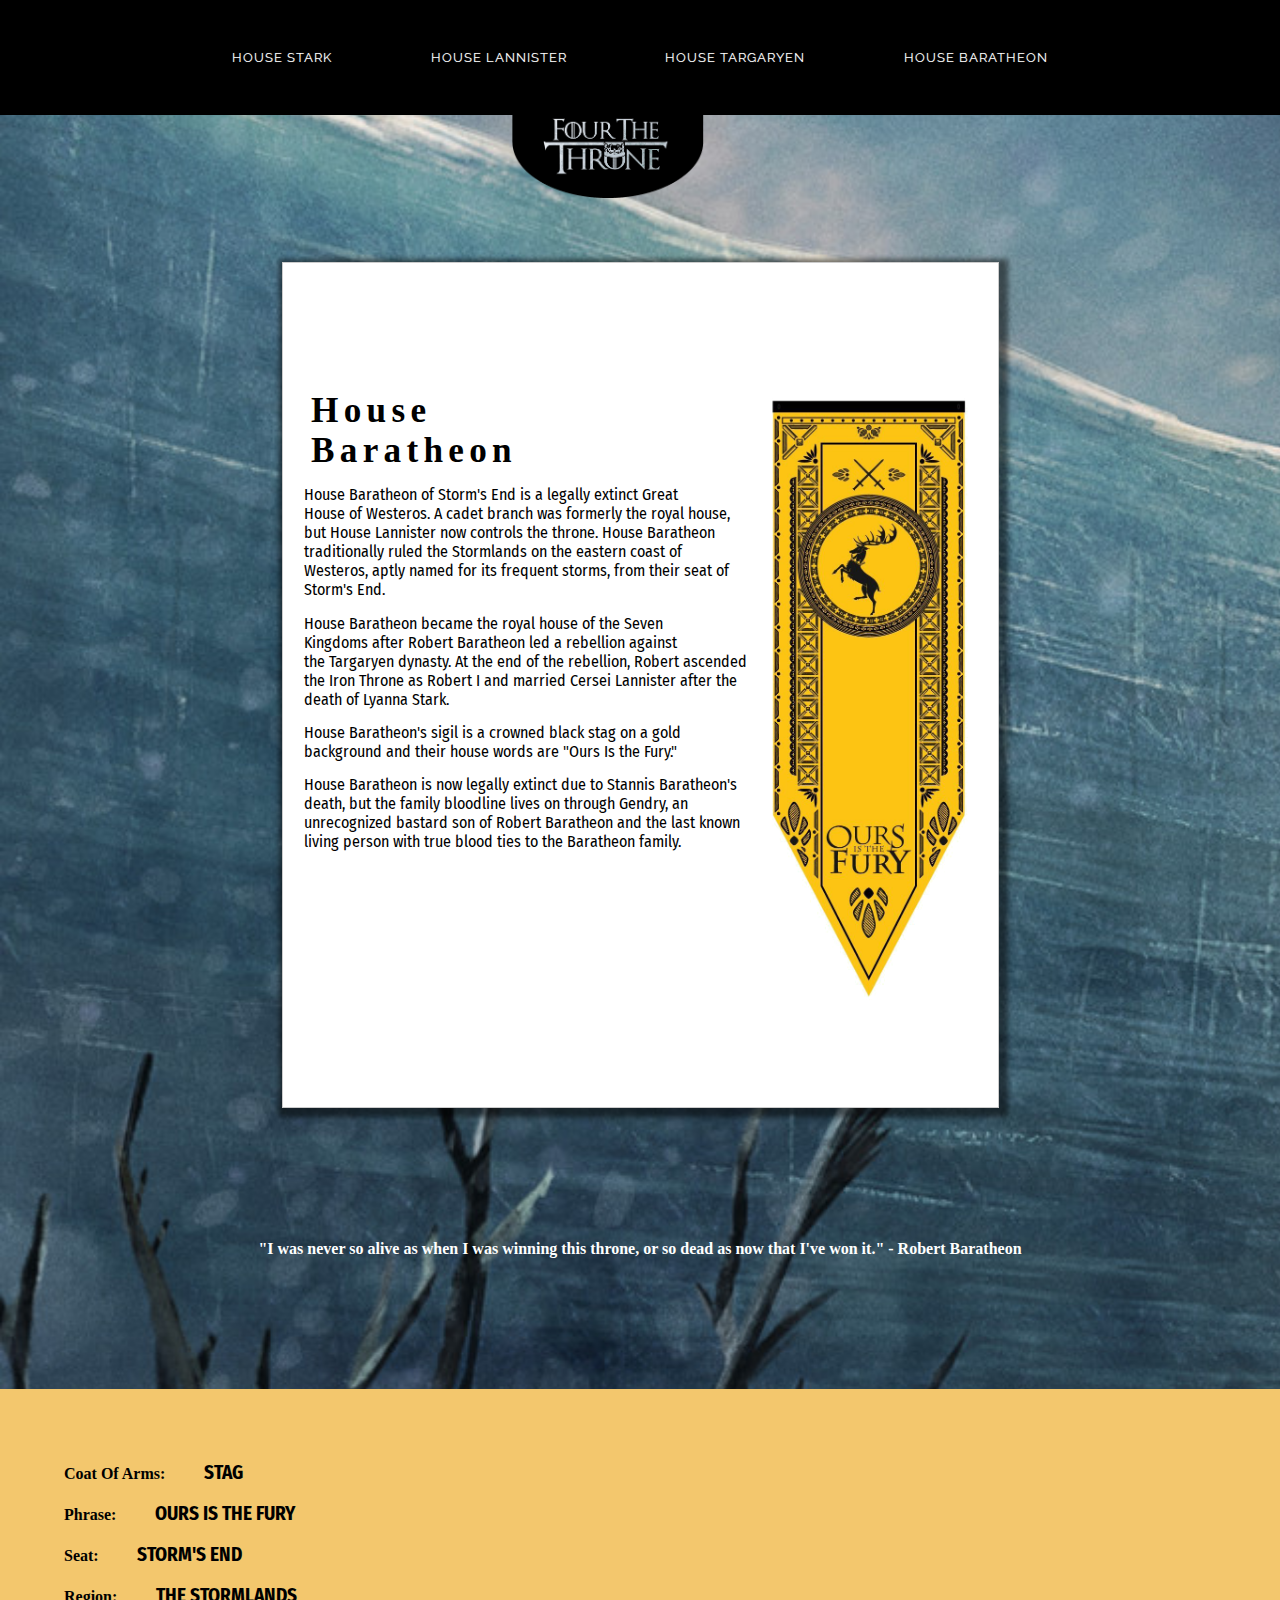
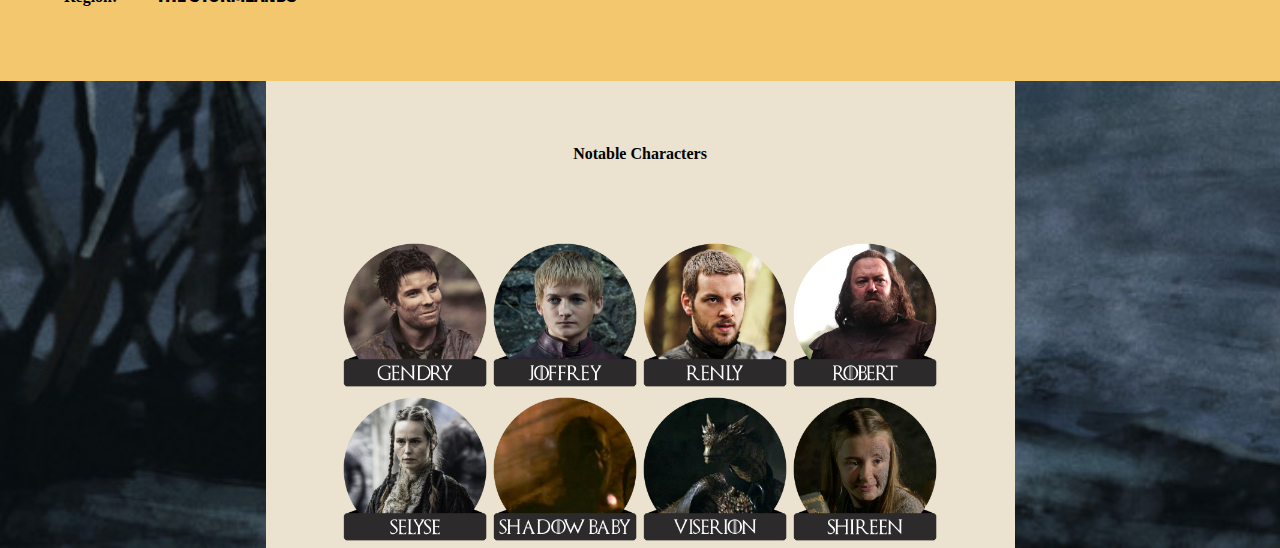
==== commit ee82b327: "a lot of Changes" ====
--- a/baratheon.html
+++ b/baratheon.html
@@ -7,7 +7,14 @@
 
 		<title>House Baratheon</title>
 
+		<!--CSS-->
+		<link rel="stylesheet" type="text/css" href="styles/normalize.css" />
+		<link rel="stylesheet" type="text/css" href="styles/demo.css" />
+		<link rel="stylesheet" type="text/css" href="styles/component.css" />
 		<link type="text/css" rel="stylesheet" href="styles/style.css" />
+
+		<!--SCRIPTS-->
+		<script src="js/modernizr.custom.js"></script>
 
 		<meta name="viewport" content="width=device-width, initial-scale=1">
 			<link href="https://fonts.googleapis.com/css?family=Fira+Sans|Fira+Sans+Condensed|Fira+Sans+Extra+Condensed" rel="stylesheet">
@@ -21,7 +28,24 @@
 	<body>
 		<button class="hamburger">&#9776;</button>
 			<button class="cross">&#735;</button>
-		<div class="container">
+
+			<div class="container">
+				<section class="color-5">
+					<nav class="cl-effect-5">
+
+						<div class="right">
+							<a class="nav-text" href="stark.html"><span data-hover="Direwolf">House Stark</span></a>
+							<a class="nav-text" href="lannister.html"><span data-hover="Lion">House Lannister</span></a>
+							<a class="nav-text" href="targaryen.html"><span data-hover="Dragon">House Targaryen</span></a>
+							<a class="nav-text" href="baratheon.html"><span data-hover="Stag">House Baratheon</span></a>
+						</div>
+					</nav>
+				</section>
+			</div><!--End Container-->
+
+			<div class="centered">
+				<a class="nav-image" href="index.html"><img src="images/nav-logo.png"></a>
+			</div>
 
 			<nav class="menu">
 				<ul>
@@ -58,47 +82,40 @@
 			</div>
 
 <div class="hover15 column">
+			<h2 class="notable-text">Notable Characters</h2>
+
 
 			<div class="notable">
-				<h2 class="notable-text">Notable Characters</h2>
 				<figure>
 					<img src="images/characters-baratheon-gendry.png" alt="Gendry Baratheon" title="Gendry Baratheon">
-						<figcaption>Gendry Baratheon</figcaption>
 				</figure>
 
 				<figure>
 					<img src="images/characters-baratheon-joffrey.png" alt="Joffrey Baratheon" title="Joffrey Baratheon">
-						<figcaption>Joffrey Baratheon</figcaption>
 				</figure>
 
 				<figure>
 					<img src="images/characters-baratheon-renly.png" alt="Renly Baratheon" title="Renly Baratheon">
-						<figcaption>Renly Baratheon</figcaption>
 				</figure>
 
 				<figure>
 					<img src="images/characters-baratheon-robert.png" alt="Robert Baratheon" title="Robert Baratheon">
-						<figcaption>Robert Baratheon</figcaption>
 				</figure>
 
 				<figure>
 					<img src="images/characters-baratheon-selyse.png" alt="Selyse Baratheon" title="Selyse Baratheon">
-						<figcaption>Selyse Baratheon</figcaption>
 				</figure>
 
 				<figure>
 					<img src="images/characters-baratheon-shadowbaby.png" alt="Shadow Baby Baratheon" title="Shadow Baby Baratheon">
-						<figcaption>Shadow Baby Baratheon</figcaption>
 				</figure>
 
 				<figure>
 					<img src="images/characters-targaryens-viserion.png" alt="Viserion" title="Viserion">
-						<figcaption>Viserion</figcaption>
 				</figure>
 
 				<figure>
 					<img src="images/characters-baratheon-shireen.png" alt="Shireen Baratheon" title="Shireen Baratheon">
-						<figcaption>Shireen Baratheon</figcaption>
 				</figure>
 			</div>
 </div>
--- a/styles/demo.css
+++ b/styles/demo.css
@@ -0,0 +1,84 @@
+@import url(http://fonts.googleapis.com/css?family=Lato:300,400,700|Raleway:400,300,700);
+@font-face {
+	font-family: 'codropsicons';
+	src:url('../fonts/codropsicons/codropsicons.eot');
+	src:url('../fonts/codropsicons/codropsicons.eot?#iefix') format('embedded-opentype'),
+		url('../fonts/codropsicons/codropsicons.woff') format('woff'),
+		url('../fonts/codropsicons/codropsicons.ttf') format('truetype'),
+		url('../fonts/codropsicons/codropsicons.svg#codropsicons') format('svg');
+	font-weight: normal;
+	font-style: normal;
+}
+
+
+/* To Navigation Style */
+.codrops-top {
+	background: #fff;
+	background: rgba(255, 255, 255, 0.6);
+	text-transform: uppercase;
+	width: 100%;
+	font-size: 0.69em;
+	line-height: 2.2;
+}
+
+.codrops-top a {
+	text-decoration: none;
+	padding: 0 1em;
+	letter-spacing: 0.1em;
+	color: #888;
+	display: inline-block;
+}
+
+.codrops-top a:hover {
+	background: rgba(255,255,255,0.95);
+	color: #716d62;
+}
+
+.codrops-top span.right {
+	float: right;
+}
+
+.codrops-top span.right a {
+	float: left;
+	display: block;
+}
+
+.codrops-icon:before {
+	font-family: 'codropsicons';
+	margin: 0 4px;
+	speak: none;
+	font-style: normal;
+	font-weight: normal;
+	font-variant: normal;
+	text-transform: none;
+	line-height: 1;
+	-webkit-font-smoothing: antialiased;
+}
+
+.codrops-icon-drop:before {
+	content: "\e001";
+}
+
+.codrops-icon-prev:before {
+	content: "\e004";
+}
+
+.container > section {
+	/*margin: 0 auto;*/
+	padding: 3em 3em;
+	text-align: center;
+}
+
+.color-5 {
+	background: #000000;
+	width: 100%;
+}
+
+
+/*@media screen and (max-width: 25em) {
+
+	.codrops-icon span {
+		display: none;
+	}
+
+}
--- a/styles/component.css
+++ b/styles/component.css
@@ -0,0 +1,64 @@
+*,
+*:after,
+*::before {
+    -webkit-box-sizing: border-box;
+    -moz-box-sizing: border-box;
+    box-sizing: border-box;
+}
+
+body {
+	font-family: 'Raleway', sans-serif;
+}
+
+nav a {
+	position: relative;
+	display: inline-block;
+	/*margin: 15px 25px;*/
+	outline: none;
+	color: #fff;
+	text-decoration: none;
+	text-transform: uppercase;
+	letter-spacing: 1px;
+	font-weight: 400;
+	text-shadow: 0 0 1px rgba(255,255,255,0.3);
+	font-size: 1.35em;
+}
+
+nav a:hover,
+nav a:focus {
+	outline: none;
+}
+
+
+/* Effect 5: same word slide in */
+.cl-effect-5 a {
+	overflow: hidden;
+	padding: 0 4%;
+	height: 1em;
+  font-size: .8em;
+}
+
+.cl-effect-5 a span {
+	position: relative;
+	display: inline-block;
+	-webkit-transition: -webkit-transform 0.3s;
+	-moz-transition: -moz-transform 0.3s;
+	transition: transform 0.3s;
+}
+
+.cl-effect-5 a span::before {
+	position: absolute;
+	top: 100%;
+	content: attr(data-hover);
+	font-weight: 700;
+	-webkit-transform: translate3d(0,0,0);
+	-moz-transform: translate3d(0,0,0);
+	transform: translate3d(0,0,0);
+}
+
+.cl-effect-5 a:hover span,
+.cl-effect-5 a:focus span {
+	-webkit-transform: translateY(-100%);
+	-moz-transform: translateY(-100%);
+	transform: translateY(-100%);
+}
--- a/styles/style.css
+++ b/styles/style.css
@@ -1,7 +1,16 @@
+
 
 /*.**** Color Palette*****.*/
 
-
+* {
+	margin: 0;
+	padding: 0;
+	border: 0;
+}
+
+article, aside, details, figcaption, figure, footer, header, main, nav, section, summary {
+    display:block;
+}
 /*.**************************.*/
 
 /*.*********Font Info*****************.*
@@ -11,21 +20,6 @@
 ****************************************************.*/
 
 
-
-
-
-
-
-* {
-	margin: 0;
-	padding: 0;
-	border: 0;
-}
-
-article, aside, details, figcaption, figure, footer, header, main, nav, section, summary {
-    display:block;
-}
-
 @font-face {  
 	font-family: 'Game of Thrones'; @@ -65,49 +59,23 @@
 }
 /*New NAV TEST*/
 
-.topnav {
-  position: relative;
-  background-color:black;
+.container {
+	position: relative;
+  background-color: #000;
   overflow: hidden;
 	margin-bottom: 5%;
 	display: none;
 }
 
+.nav-image img {
+	display: none;
+}
+
 /* Style the links inside the navigation bar */
-.topnav a {
-  float: left;
-  color: #f2f2f2;
-  text-align: center;
-  padding: 14px 16px;
-  text-decoration: none;
-  font-size: 17px;
-}
-
-.topnav a:hover {
-  background-color: white;
-  color:#9D8D7F ;
-}
-
-.topnav a.active {
-  background-color:grey;
-  color: white;
-}
-.topnav-centered a {
-  float: none;
-  position: absolute;
-  top: 50%;
-  left: 50%;
-  transform: translate(-50%, -50%);
-}
-
-.topnav-right {
-  float: right;
-}
 body {
   background-image: url("../images/index-background.jpg");
   background-size: cover;
 }
-
 
 /*.******************END NAV NEW*****.*******/
 /* ********** OLD NAVIGATION **********
@@ -176,7 +144,7 @@
 
 
 /*==============================================================================
-  STUPID  FLIP CLOCK
+  STUPID FLIP CLOCK
 ==============================================================================*/
 .flipclock {
 }
@@ -452,9 +420,9 @@
   -moz-box-shadow:    3px 3px 5px 6px rgba(0, 0, 0, .5);
   -webkit-box-shadow: 3px 3px 5px 6px rgba(0, 0, 0, .5);
   box-shadow:         3px 3px 5px 6px rgba(0, 0, 0, .5);
-margin: 0 auto;
-width: 85%;
-border: solid #ccc .5px;
+	margin: 15% auto;
+	width: 85%;
+	border: solid #ccc .5px;
 }
 .summary p{
 	padding: 4%;
@@ -472,26 +440,31 @@
 }
 .banner img{
 	width: 35%;
-	float:right;
+	float: right;
 	margin-top: -75px;
 	padding-right: 3%;
+	position: relative;
+	max-height: 624px;
+	max-width: 250px;
+	padding-left: 2%;
 }
 
 
 .notable{
 	background: #EBE2CF;
 	padding-top: 5%;
-display:flex;
-flex-wrap: wrap;
-justify-content: center;
+	display:flex;
+	flex-wrap: wrap;
+	justify-content: center;
 
 }
 .notable figure{
 	width: 40%;
+	max-width: 150px;
 
 }
 .notable img{
-max-width:100%;
+	max-width:100%;
 
 }
 
@@ -506,7 +479,9 @@
 }
 .notable-text{
 	text-align: center;
-	padding-bottom: 3%;
+	padding-bottom: 1%;
+	background-color: #EBE2CF;
+	padding-top: 5%;
 }
 
 
@@ -625,49 +600,80 @@
 
 
 
-/*.notable img {
-	width: 100%;
-	max-width: 20%;
-}
-/* ********** END STARK PAGE ************/
-
-#crown {
-  position: absolute;
-  top: 50%;
-  left: 50%;
-  margin-top: -25px;
-  margin-left: -50px;
-  width: 100px;
-  height: 50px;
-}
-
-
-
-
-
-
-
-
-
-
-
-
-
 /* ********** MEDIA QUERIES ************/
 
 
+/* ********** 400px MEDIA QUERIES ************/
+
+
+
+
 
 /*.********************MEDIA QUERY 630px***************.*/
-@media(min-width:630px){
+@media (min-width: 375px) {
+	.summary p {
+		font-size: 1rem;
+	}
+
+	.typewriter h1 {
+		font-size: 1.2rem;
+	}
+}
+
+@media (min-width: 500px) {
+	.typewriter h1 {
+		font-size: 1.7rem;
+	}
+
+	.summary p {
+		padding: 2% 6% 0 3%;
+	}
+
+	.summary {
+		padding-bottom: 10%;
+	}
+}
+
+@media (min-width: 749px) {
+	.notable,
+	.notable-text {
+		max-width: 749px;
+		margin: 0 auto;
+	}
+
+	.typewriter h1 {
+		font-size: 2.2rem;
+	}
+
+
+@media (min-width: 850px) {
+	.summary {
+		max-width: 717px;
+		padding-bottom: 20%;
+	}
+}
+
+@media(min-width: 909px){
 	.menu, .hamburger, .cross{
 		display: none;
 	}
-	.topnav{
-display: block;
-	}
-
-	}
-
+
+	.container {
+		display: inline;
+	}
+
+	.nav-image img{
+		display: block;
+		width: 15%;
+		margin: -1% 40% 0 40%;
+		z-index: 1;
+	}
+
+	.summary {
+		margin: 5% auto;
+		padding-bottom: 20%;
+	}
+}
 
 
 
@@ -689,16 +695,3 @@
 
 
 /*.***********START 600PX  MEDIA QUERIES*****************.*/
-@media screen and (max-width: 600px) {
-  .topnav a, .topnav-right {
-    float: none;
-    display: block;
-  }
-
-  .topnav-centered a {
-    position: relative;
-    top: 0;
-    left: 0;
-    transform: none;
-  }
-}
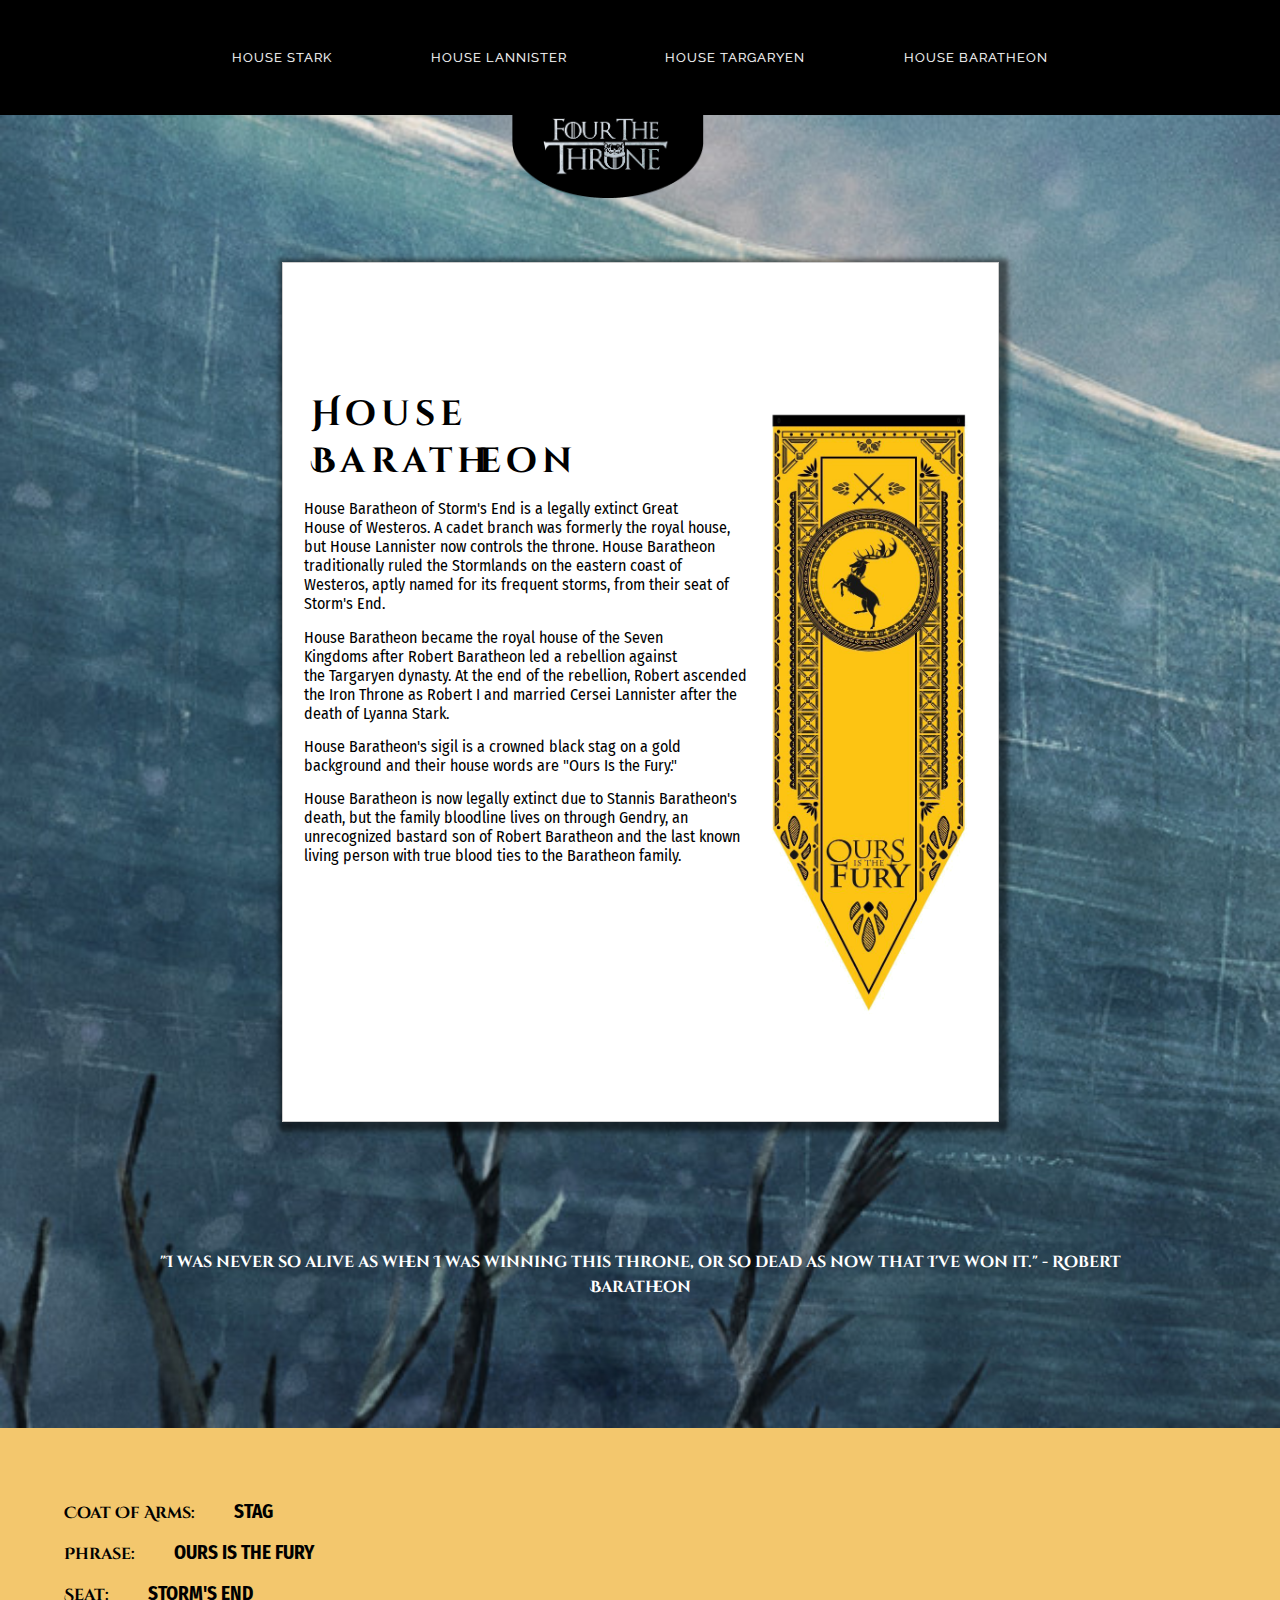
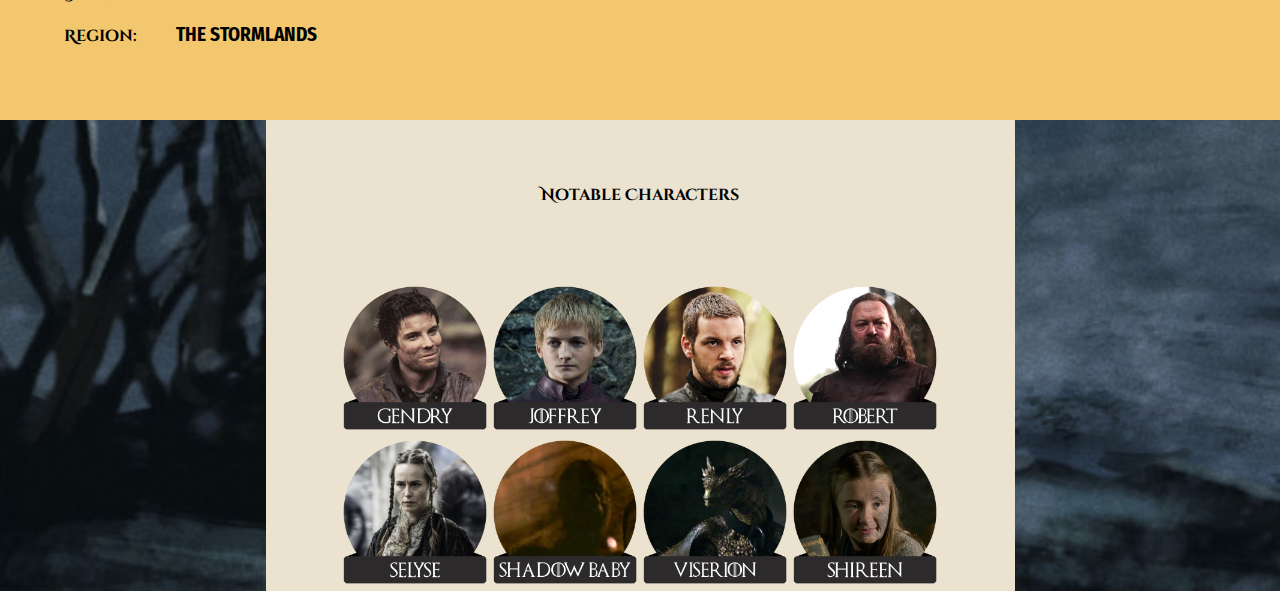
==== commit 0ae05efd: "Corrected code after validation" ====
--- a/baratheon.html
+++ b/baratheon.html
@@ -17,8 +17,16 @@
 		<script src="js/modernizr.custom.js"></script>
 
 		<meta name="viewport" content="width=device-width, initial-scale=1">
-			<link href="https://fonts.googleapis.com/css?family=Fira+Sans|Fira+Sans+Condensed|Fira+Sans+Extra+Condensed" rel="stylesheet">
-<script src="https://ajax.googleapis.com/ajax/libs/jquery/3.3.1/jquery.min.js"></script>
+		<!--GOOGLE FONTS-->
+		<link href="https://fonts.googleapis.com/css?family=Fira+Sans+Condensed" rel="stylesheet">
+
+		<link href="https://fonts.googleapis.com/css?family=Fira+Sans" rel="stylesheet">
+
+		<link href="https://fonts.googleapis.com/css?family=Fira+Sans+Extra+Condensed" rel="stylesheet">
+
+		<link href="https://fonts.googleapis.com/css?family=Cinzel+Decorative" rel="stylesheet">
+
+		<script src="https://ajax.googleapis.com/ajax/libs/jquery/3.3.1/jquery.min.js"></script>
 		<!--[if lt IE 9]>
 			<script src="js/html5shiv-printshiv.min.js"></script>
 		<![endif]-->
@@ -44,7 +52,7 @@
 			</div><!--End Container-->
 
 			<div class="centered">
-				<a class="nav-image" href="index.html"><img src="images/nav-logo.png"></a>
+				<a class="nav-image" href="index.html"><img src="images/nav-logo.png" alt="logo"></a>
 			</div>
 
 			<nav class="menu">
@@ -59,10 +67,10 @@
 
 			<div class="summary">
 				<div class="typewriter">
-				<h1>House</br>Baratheon</h1>
+				<h1>House<br/>Baratheon</h1>
 			</div>
 				<div class="banner">
-					<img src="images/banner-baratheon.png"/>
+					<img src="images/banner-baratheon.png" alt="baratheon banner"/>
 				</div>
 				<p>House Baratheon of Storm's End is a legally extinct Great House of Westeros. A cadet branch was formerly the royal house, but House Lannister now controls the throne. House Baratheon traditionally ruled the Stormlands on the eastern coast of Westeros, aptly named for its frequent storms, from their seat of Storm's End.</p>
 				<p>House Baratheon became the royal house of the Seven Kingdoms after Robert Baratheon led a rebellion against the Targaryen dynasty. At the end of the rebellion, Robert ascended the Iron Throne as Robert I and married Cersei Lannister after the death of Lyanna Stark.</p>
@@ -119,7 +127,6 @@
 				</figure>
 			</div>
 </div>
-		</div>
 
 	<script src= "scripts/hamburger.js"></script>
 	<script src="scripts/main.js"></script>
--- a/styles/style.css
+++ b/styles/style.css
@@ -24,23 +24,17 @@
 
 	font-family: 'Game of Thrones';  
-	src: url('fonts/game-of-thrones.ttf') format('truetype');
- -}
-
-@font-face{
-	font-family: "HelveticaNeue";
-	src: url('fonts/HelveticaNeue.ttc') format ('truetype');
+	src: url('fonts/game-of-thrones.ttf');
 }
 
 h1 {
-	font-family: 'Game of Thrones';
+	font-family: 'Game of Thrones', 'Cinzel Decorative', cursive;
 	font-size: 1rem;
 	padding-left: 4%;
 }
 
 h2 {
-	font-family: 'Game of Thrones';
+	font-family: 'Game of Thrones', 'Cinzel Decorative', cursive;
 	font-size: 1rem;
 
 }
@@ -96,10 +90,18 @@
 
 /* ********** START HOME PAGE **********/
 .main-logo {
-	max-width: 100%;
+	/*max-width: 50%;
 	position: relative;
-	margin-top: 100px;
-}
+	/*margin-top: 100px;*/
+	/*margin: 0 auto;
+	justify-content: center;*/
+	display: block;
+  margin-left: auto;
+  margin-right: auto;
+	margin-top: 80px;
+  width: 50%;
+}
+
 
 /* ********** END HOME PAGE ************/
 
@@ -111,11 +113,13 @@
   font-weight: bold;
   text-shadow: 0 0 2px #fff;
 	color: white;
-	font-family: 'Game of Thrones'
-}
+	font-family: 'Game of Thrones', 'Cinzel Decorative', cursive;
+}
+
 .clearfix {
     clear: both;
 }
+
 #page {
     margin: 0 auto;
     width: 600px;
@@ -177,9 +181,9 @@
 }
 .hours li{
 	display: inline;
-	padding:6%;
+	padding: 3%;
 	color: white;
-	font-family: 'Game of Thrones';
+	font-family: 'Game of Thrones', 'Cinzel Decorative', cursive;;
 	font-size: .6rem;
 }
 
@@ -329,14 +333,14 @@
 
 body.play ul section.ready .up .shadow {
     background: -webkit-gradient(linear, left top, left bottom, color-stop(0%, rgba(0, 0, 0, .1)), color-stop(100%, rgba(0, 0, 0, 1)));
-    background: linear-gradient(top, rgba(0, 0, 0, .1) 0%, rgba(0, 0, 0, 1) 100%);
+    background: linear-gradient(to top, rgba(0, 0, 0, .1) 0%, rgba(0, 0, 0, 1) 100%);
     background: linear-gradient(to bottom, rgba(0, 0, 0, .1) 0%, rgba(0, 0, 0, 1) 100%);
     -webkit-animation: show .5s linear both;
 }
 
 body.play ul section.active .up .shadow {
     background: -webkit-gradient(linear, left top, left bottom, color-stop(0%, rgba(0, 0, 0, .1)), color-stop(100%, rgba(0, 0, 0, 1)));
-    background: linear-gradient(top, rgba(0, 0, 0, .1) 0%, rgba(0, 0, 0, 1) 100%);
+    background: linear-gradient(to top, rgba(0, 0, 0, .1) 0%, rgba(0, 0, 0, 1) 100%);
     background: linear-gradient(to bottom, rgba(0, 0, 0, .1) 0%, rgba(0, 0, 0, 1) 100%);
     -webkit-animation: hide .5s .3s linear both;
 }
@@ -345,14 +349,14 @@
 
 body.play ul section.ready .down .shadow {
     background: -webkit-gradient(linear, left top, left bottom, color-stop(0%, rgba(0, 0, 0, 1)), color-stop(100%, rgba(0, 0, 0, .1)));
-    background: linear-gradient(top, rgba(0, 0, 0, 1) 0%, rgba(0, 0, 0, .1) 100%);
+    background: linear-gradient(to top, rgba(0, 0, 0, 1) 0%, rgba(0, 0, 0, .1) 100%);
     background: linear-gradient(to bottom, rgba(0, 0, 0, 1) 0%, rgba(0, 0, 0, .1) 100%);
     -webkit-animation: show .5s linear both;
 }
 
 body.play ul section.active .down .shadow {
     background: -webkit-gradient(linear, left top, left bottom, color-stop(0%, rgba(0, 0, 0, 1)), color-stop(100%, rgba(0, 0, 0, .1)));
-    background: linear-gradient(top, rgba(0, 0, 0, 1) 0%, rgba(0, 0, 0, .1) 100%);
+    background: linear-gradient(to top, rgba(0, 0, 0, 1) 0%, rgba(0, 0, 0, .1) 100%);
     background: linear-gradient(to bottom, rgba(0, 0, 0, 1) 0%, rgba(0, 0, 0, .1) 100%);
     -webkit-animation: hide .5s .3s linear both;
 }
@@ -385,7 +389,7 @@
 /* ********** Test animation PAGE ***********/
 .typewriter h1 {
   color: black;
-  font-family: "Game of Thrones";
+  font-family: "Game of Thrones", 'Cinzel Decorative', cursive;;
   overflow: hidden; /* Ensures the content is not revealed until the animation */
   border-right: .15em solid #fff; /* The typwriter cursor */
   white-space: nowrap; /* Keeps the content on a single line */
@@ -618,7 +622,10 @@
 	.typewriter h1 {
 		font-size: 1.2rem;
 	}
-}
+
+}
+
+
 
 @media (min-width: 500px) {
 	.typewriter h1 {
@@ -653,7 +660,7 @@
 	}
 }
 
-@media(min-width: 909px){
+@media(min-width: 909px) {
 	.menu, .hamburger, .cross{
 		display: none;
 	}
@@ -674,24 +681,4 @@
 		padding-bottom: 20%;
 	}
 }
-
-
-
-
-
-
-
-
-
-
-
-
-
 /*.***********END MAIN STYLES*****************.*/
-
-/*.***********START MEDIA QUERIES*****************.*/
-
-
-
-
-/*.***********START 600PX  MEDIA QUERIES*****************.*/
